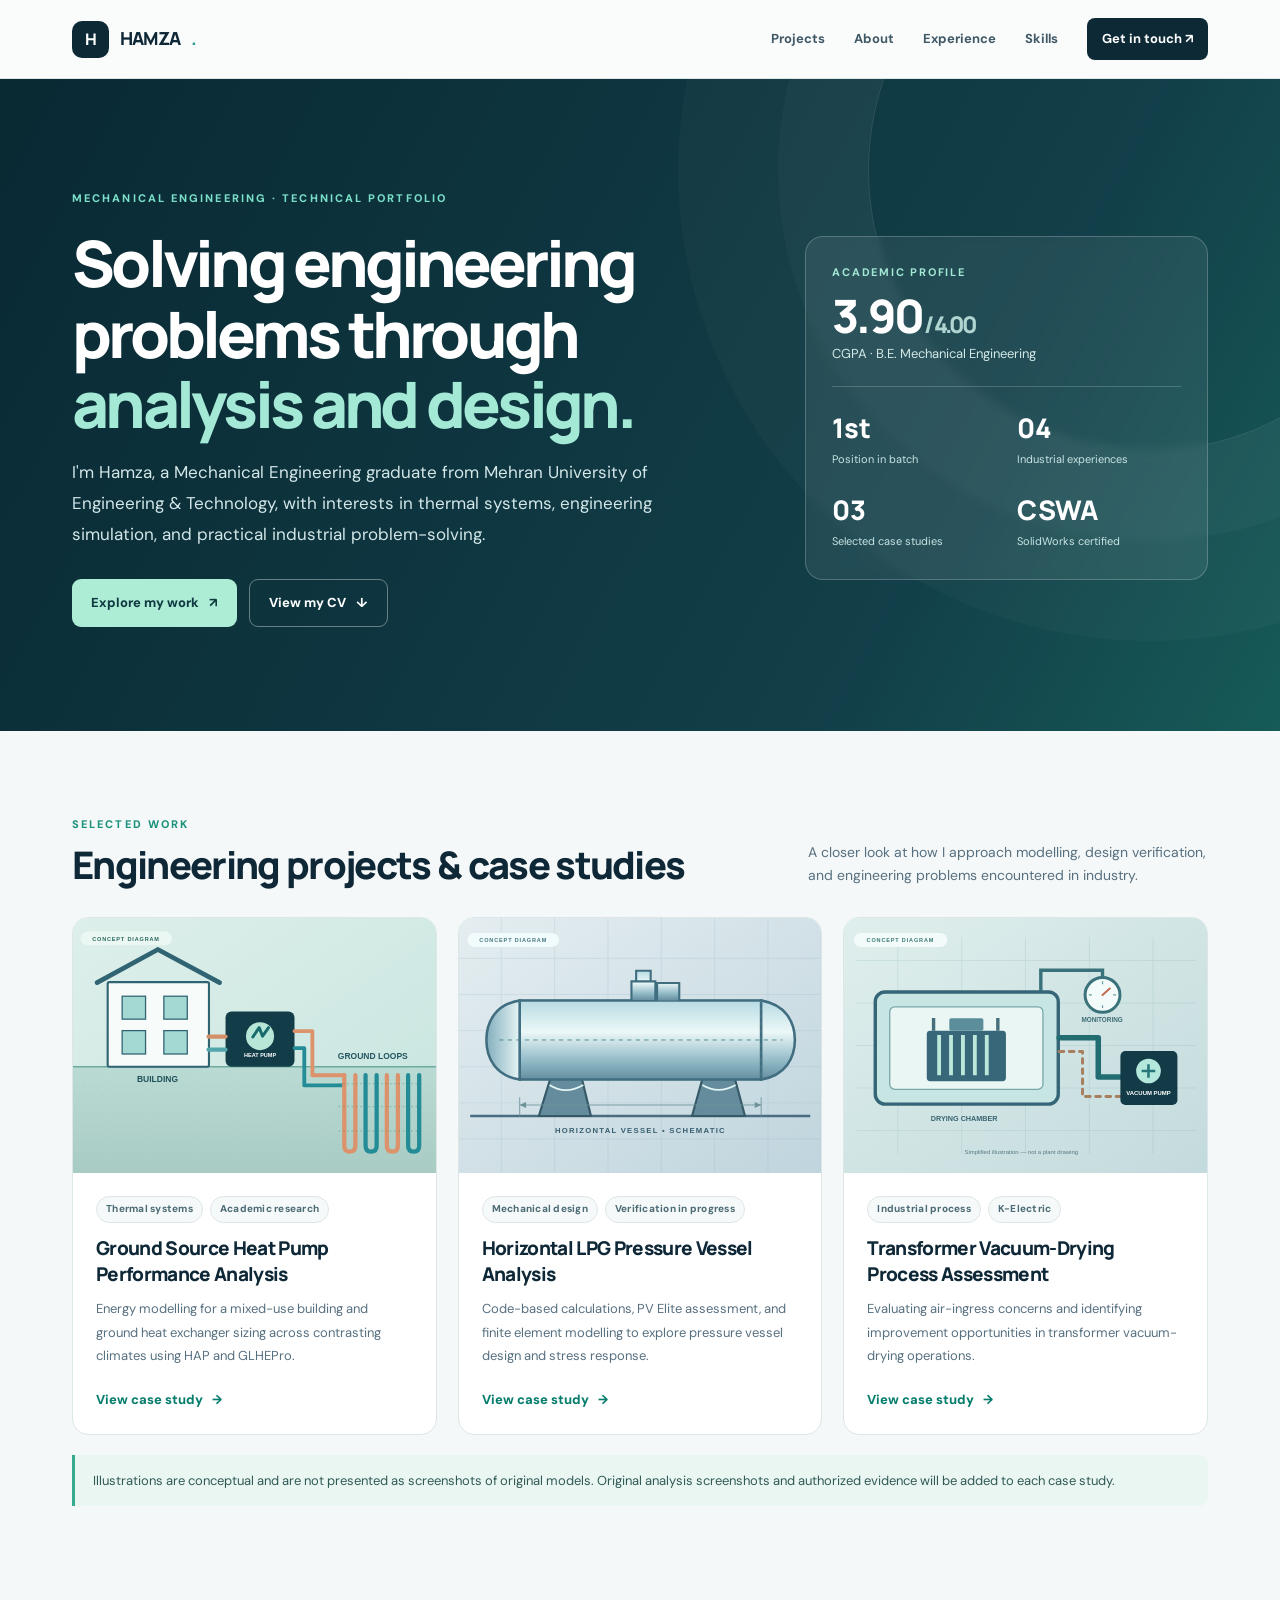
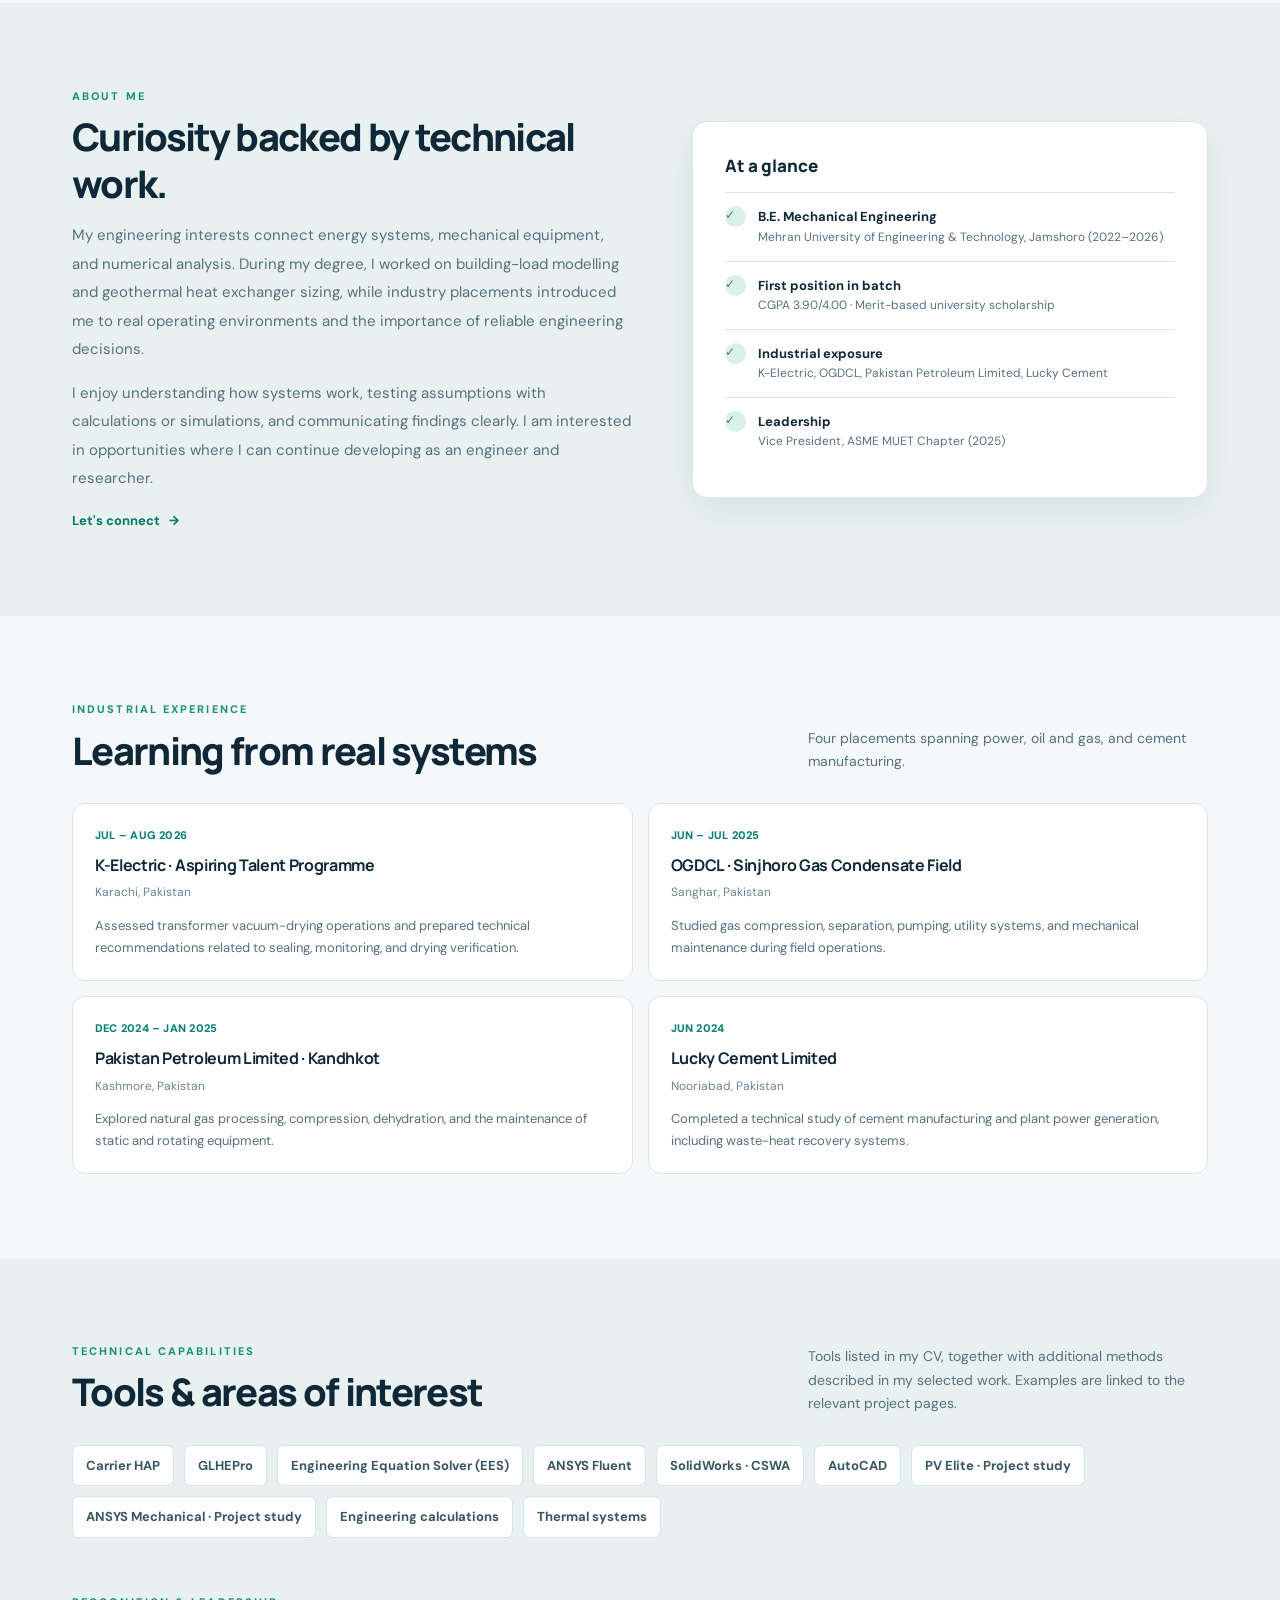
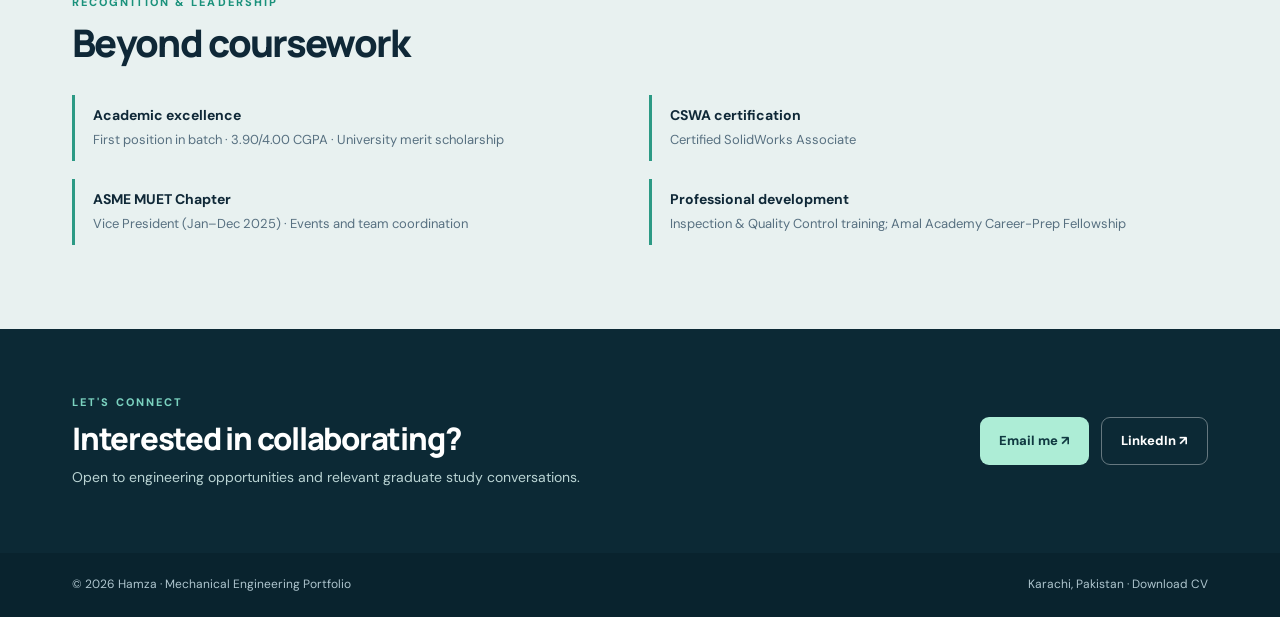
==== index.html @ 76fb3ff7 "Add files via upload" ====
<!doctype html>
<html lang="en">
<head>
<meta charset="utf-8"><meta name="viewport" content="width=device-width,initial-scale=1">
<title>Hamza | Mechanical Engineering Portfolio</title>
<meta name="description" content="Mechanical Engineering portfolio featuring energy systems research, pressure vessel analysis, and industrial problem solving.">
<meta name="theme-color" content="#0c2935"><link rel="icon" type="image/svg+xml" href="assets/favicon.svg"><link rel="stylesheet" href="assets/styles.css"><script defer src="assets/app.js"></script>
</head>
<body>
<a class="sr-only" href="#main">Skip to main content</a>
<header class="nav"><div class="container"><a class="brand" href="index.html" aria-label="Hamza home"><span class="brand-mark">H</span>HAMZA<span style="color:#2d9a8b">.</span></a><button class="menu-toggle" aria-expanded="false" aria-controls="nav-links">Menu</button><nav class="nav-links" id="nav-links" aria-label="Main navigation"><a href="#projects">Projects</a><a href="#about">About</a><a href="#experience">Experience</a><a href="#skills">Skills</a><a class="nav-cta" href="mailto:hamzakhalidshaikh@gmail.com">Get in touch ↗</a></nav></div></header>
<main id="main">
<section class="hero"><div class="container"><div><div class="eyebrow">Mechanical Engineering · Technical Portfolio</div><h1>Solving engineering problems through <span>analysis and design.</span></h1><p class="lede">I'm Hamza, a Mechanical Engineering graduate from Mehran University of Engineering &amp; Technology, with interests in thermal systems, engineering simulation, and practical industrial problem-solving.</p><div class="button-row"><a class="btn btn-light" href="#projects">Explore my work <span aria-hidden="true">↗</span></a><a class="btn btn-outline" href="Hamza-CV.pdf" target="_blank" rel="noopener">View my CV <span aria-hidden="true">↓</span></a></div></div><aside class="hero-panel" aria-label="Academic highlights"><div class="kicker">ACADEMIC PROFILE</div><div class="large">3.90<span style="font-size:23px;color:#b0d5d1"> / 4.00</span></div><div class="small">CGPA · B.E. Mechanical Engineering</div><div class="panel-divider"></div><div class="facts"><div><strong>1st</strong><span>Position in batch</span></div><div><strong>04</strong><span>Industrial experiences</span></div><div><strong>03</strong><span>Selected case studies</span></div><div><strong>CSWA</strong><span>SolidWorks certified</span></div></div></aside></div></section>
<section class="section" id="projects"><div class="container"><div class="section-head"><div><div class="eyebrow">SELECTED WORK</div><h2>Engineering projects &amp; case studies</h2></div><p>A closer look at how I approach modelling, design verification, and engineering problems encountered in industry.</p></div>
<div class="project-grid">
<article class="project-card"><a class="project-image" href="projects/ground-source-heat-pump.html"><img src="assets/gshp-schematic.svg" alt="Conceptual geothermal heat pump system with borehole loops"></a><div class="project-content"><div class="tag-row"><span class="tag">Thermal systems</span><span class="tag">Academic research</span></div><h3>Ground Source Heat Pump Performance Analysis</h3><p>Energy modelling for a mixed-use building and ground heat exchanger sizing across contrasting climates using HAP and GLHEPro.</p><a class="text-link" href="projects/ground-source-heat-pump.html">View case study <span aria-hidden="true">→</span></a></div></article>
<article class="project-card"><a class="project-image" href="projects/lpg-vessel.html"><img src="assets/lpg-schematic.svg" alt="Conceptual horizontal pressure vessel on saddle supports"></a><div class="project-content"><div class="tag-row"><span class="tag">Mechanical design</span><span class="tag">Verification in progress</span></div><h3>Horizontal LPG Pressure Vessel Analysis</h3><p>Code-based calculations, PV Elite assessment, and finite element modelling to explore pressure vessel design and stress response.</p><a class="text-link" href="projects/lpg-vessel.html">View case study <span aria-hidden="true">→</span></a></div></article>
<article class="project-card"><a class="project-image" href="projects/transformer-drying.html"><img src="assets/drying-schematic.svg" alt="Conceptual vacuum-drying system with chamber and pump"></a><div class="project-content"><div class="tag-row"><span class="tag">Industrial process</span><span class="tag">K-Electric</span></div><h3>Transformer Vacuum-Drying Process Assessment</h3><p>Evaluating air-ingress concerns and identifying improvement opportunities in transformer vacuum-drying operations.</p><a class="text-link" href="projects/transformer-drying.html">View case study <span aria-hidden="true">→</span></a></div></article>
</div><p class="note">Illustrations are conceptual and are not presented as screenshots of original models. Original analysis screenshots and authorized evidence will be added to each case study.</p></div></section>
<section class="section band" id="about"><div class="container two-col"><div class="about-copy"><div class="eyebrow">ABOUT ME</div><h2 class="section-title">Curiosity backed by technical work.</h2><p>My engineering interests connect energy systems, mechanical equipment, and numerical analysis. During my degree, I worked on building-load modelling and geothermal heat exchanger sizing, while industry placements introduced me to real operating environments and the importance of reliable engineering decisions.</p><p>I enjoy understanding how systems work, testing assumptions with calculations or simulations, and communicating findings clearly. I am interested in opportunities where I can continue developing as an engineer and researcher.</p><a class="text-link" href="mailto:hamzakhalidshaikh@gmail.com">Let's connect <span aria-hidden="true">→</span></a></div><div class="about-highlight"><h3>At a glance</h3><ul class="quick-list"><li><span class="check-circle">✓</span><div><strong>B.E. Mechanical Engineering</strong><span>Mehran University of Engineering &amp; Technology, Jamshoro (2022–2026)</span></div></li><li><span class="check-circle">✓</span><div><strong>First position in batch</strong><span>CGPA 3.90/4.00 · Merit-based university scholarship</span></div></li><li><span class="check-circle">✓</span><div><strong>Industrial exposure</strong><span>K-Electric, OGDCL, Pakistan Petroleum Limited, Lucky Cement</span></div></li><li><span class="check-circle">✓</span><div><strong>Leadership</strong><span>Vice President, ASME MUET Chapter (2025)</span></div></li></ul></div></div></section>
<section class="section" id="experience"><div class="container"><div class="section-head"><div><div class="eyebrow">INDUSTRIAL EXPERIENCE</div><h2>Learning from real systems</h2></div><p>Four placements spanning power, oil and gas, and cement manufacturing.</p></div><div class="timeline"><article class="exp-item"><div class="date">JUL – AUG 2026</div><h3>K-Electric · Aspiring Talent Programme</h3><p class="location">Karachi, Pakistan</p><p>Assessed transformer vacuum-drying operations and prepared technical recommendations related to sealing, monitoring, and drying verification.</p></article><article class="exp-item"><div class="date">JUN – JUL 2025</div><h3>OGDCL · Sinjhoro Gas Condensate Field</h3><p class="location">Sanghar, Pakistan</p><p>Studied gas compression, separation, pumping, utility systems, and mechanical maintenance during field operations.</p></article><article class="exp-item"><div class="date">DEC 2024 – JAN 2025</div><h3>Pakistan Petroleum Limited · Kandhkot</h3><p class="location">Kashmore, Pakistan</p><p>Explored natural gas processing, compression, dehydration, and the maintenance of static and rotating equipment.</p></article><article class="exp-item"><div class="date">JUN 2024</div><h3>Lucky Cement Limited</h3><p class="location">Nooriabad, Pakistan</p><p>Completed a technical study of cement manufacturing and plant power generation, including waste-heat recovery systems.</p></article></div></div></section>
<section class="section band" id="skills"><div class="container"><div class="section-head"><div><div class="eyebrow">TECHNICAL CAPABILITIES</div><h2>Tools &amp; areas of interest</h2></div><p>Tools listed in my CV, together with additional methods described in my selected work. Examples are linked to the relevant project pages.</p></div><div class="skills-list"><span>Carrier HAP</span><span>GLHEPro</span><span>Engineering Equation Solver (EES)</span><span>ANSYS Fluent</span><span>SolidWorks · CSWA</span><span>AutoCAD</span><span>PV Elite · Project study</span><span>ANSYS Mechanical · Project study</span><span>Engineering calculations</span><span>Thermal systems</span></div><div class="section-head" style="margin-top:55px"><div><div class="eyebrow">RECOGNITION &amp; LEADERSHIP</div><h2>Beyond coursework</h2></div></div><div class="credentials"><div class="credential"><b>Academic excellence</b><span>First position in batch · 3.90/4.00 CGPA · University merit scholarship</span></div><div class="credential"><b>CSWA certification</b><span>Certified SolidWorks Associate</span></div><div class="credential"><b>ASME MUET Chapter</b><span>Vice President (Jan–Dec 2025) · Events and team coordination</span></div><div class="credential"><b>Professional development</b><span>Inspection &amp; Quality Control training; Amal Academy Career-Prep Fellowship</span></div></div></div></section>
</main>
<section class="contact" id="contact"><div class="container"><div><div class="eyebrow" style="color:#7bd2c0">LET'S CONNECT</div><h2>Interested in collaborating?</h2><p>Open to engineering opportunities and relevant graduate study conversations.</p></div><div class="button-row"><a class="btn btn-light" href="mailto:hamzakhalidshaikh@gmail.com">Email me ↗</a><a class="btn btn-outline" target="_blank" rel="noopener noreferrer" href="https://www.linkedin.com/in/engrhamzashaikh/">LinkedIn ↗</a></div></div></section>
<footer class="footer"><div class="container"><span>© <span id="year">2026</span> Hamza · Mechanical Engineering Portfolio</span><span>Karachi, Pakistan · <a href="Hamza-CV.pdf" target="_blank" rel="noopener">Download CV</a></span></div></footer>
</body></html>
---- assets/styles.css ----
@import url('https://fonts.googleapis.com/css2?family=DM+Sans:wght@400;500;600;700&family=Manrope:wght@400;500;600;700;800&display=swap');
:root{--ink:#0f2837;--muted:#577080;--deep:#0c2935;--deep2:#143b4a;--accent:#38ae9c;--accent2:#d6f1e8;--bg:#f5f8f8;--surface:#fff;--line:#dce6e7;--shadow:0 12px 36px rgba(6,33,44,.065)}
*{box-sizing:border-box}html{scroll-behavior:smooth}body{margin:0;background:var(--bg);color:var(--ink);font-family:'DM Sans',Arial,sans-serif;line-height:1.65;font-size:15px}a{color:inherit;text-decoration:none}img{max-width:100%;display:block}button{font:inherit}::selection{background:#b9ece1;color:var(--ink)}
.container{width:min(1136px,calc(100% - 56px));margin-inline:auto}.sr-only{position:absolute;width:1px;height:1px;padding:0;margin:-1px;overflow:hidden;clip:rect(0,0,0,0);white-space:nowrap;border:0}
.nav{position:sticky;top:0;z-index:100;background:rgba(250,252,252,.96);border-bottom:1px solid var(--line);backdrop-filter:blur(16px)}.nav .container{min-height:78px;display:flex;align-items:center;justify-content:space-between;gap:26px}.brand{display:flex;align-items:center;gap:11px;font-weight:800;letter-spacing:-.045em;font-family:Manrope,Arial,sans-serif;font-size:18px;white-space:nowrap}.brand-mark{width:37px;height:37px;background:var(--deep);border-radius:10px;display:grid;place-items:center;color:#fff;letter-spacing:-.07em;font-size:16px}.nav-links{display:flex;align-items:center;gap:29px}.nav-links a:not(.nav-cta){color:#405967;font-size:13px;font-weight:700}.nav-links a:hover,.nav-links a[aria-current=page]{color:#0f806e}.nav-cta{padding:10px 15px;background:var(--deep);border-radius:8px;color:#fff;font-size:13px;font-weight:700}.menu-toggle{display:none;border:1px solid var(--line);border-radius:8px;padding:7px 10px;background:#fff;color:var(--ink)}
.hero{background:linear-gradient(118deg,#092933 0%,#123f49 72%,#165b58 100%);color:white;position:relative;overflow:hidden}.hero:before{content:'';width:560px;height:560px;position:absolute;right:-150px;top:-190px;border:1px solid rgba(255,255,255,.12);border-radius:50%;box-shadow:0 0 0 90px rgba(255,255,255,.028),0 0 0 190px rgba(255,255,255,.023)}.hero .container{position:relative;display:grid;grid-template-columns:1.26fr .74fr;align-items:center;gap:48px;padding-block:110px 104px}.eyebrow{font-size:11px;font-weight:800;letter-spacing:.19em;text-transform:uppercase;color:#1a917b}.hero .eyebrow{color:#7be0c9}.hero h1{font-family:Manrope,Arial,sans-serif;font-weight:800;letter-spacing:-.058em;font-size:clamp(38px,5vw,67px);line-height:1.1;margin:21px 0 18px;max-width:690px}.hero h1 span{color:#a4e9d5}.hero .lede{font-size:17px;line-height:1.8;max-width:610px;color:#d3e7e8;margin:0 0 30px}.button-row{display:flex;gap:12px;flex-wrap:wrap}.btn{display:inline-flex;align-items:center;justify-content:center;gap:10px;min-height:46px;padding:12px 19px;border-radius:9px;font-size:13px;font-weight:800;transition:transform .15s,background .15s}.btn:hover{transform:translateY(-2px)}.btn-light{background:#adedd6;color:#103941}.btn-outline{border:1px solid rgba(255,255,255,.37);color:#fff}.btn-dark{background:var(--deep);color:#fff}.btn-surface{border:1px solid var(--line);background:var(--surface);color:var(--ink)}.hero-panel{border:1px solid rgba(255,255,255,.21);background:rgba(255,255,255,.075);border-radius:18px;padding:26px;backdrop-filter:blur(4px)}.hero-panel .kicker{font-size:11px;color:#a4e9d5;font-weight:700;letter-spacing:.16em}.hero-panel .large{font:800 46px/1.2 Manrope,Arial,sans-serif;letter-spacing:-.065em;padding-top:7px}.hero-panel .small{font-size:13px;color:#d2e8e5}.panel-divider{height:1px;background:rgba(255,255,255,.18);margin:22px 0}.facts{display:grid;grid-template-columns:1fr 1fr;gap:20px}.facts strong{display:block;font:800 27px Manrope,Arial,sans-serif}.facts span{font-size:11px;color:#c8e5e4}
section.section{padding-block:84px}.section-head{display:flex;align-items:end;justify-content:space-between;gap:26px;margin-bottom:30px}.section-head h2,.section-title{font:800 clamp(26px,3vw,38px)/1.22 Manrope,Arial,sans-serif;letter-spacing:-.044em;margin:8px 0 0}.section-head p{max-width:400px;color:var(--muted);margin:0;font-size:14px}.section-head p a{color:#087c70;font-weight:800}.project-grid{display:grid;grid-template-columns:repeat(3,1fr);gap:21px}.project-card{border:1px solid var(--line);border-radius:16px;overflow:hidden;background:#fff;display:flex;flex-direction:column;transition:box-shadow .2s,transform .2s}.project-card:hover{box-shadow:var(--shadow);transform:translateY(-4px)}.project-image{background:#e5f0ef;aspect-ratio:1.42;overflow:hidden}.project-image img{height:100%;width:100%;object-fit:cover}.project-content{padding:23px;display:flex;flex-direction:column;flex:1}.tag-row{display:flex;gap:7px;flex-wrap:wrap;margin-bottom:13px}.tag{border:1px solid #dce6e7;color:#4c6c75;background:#f6f9f9;border-radius:99px;font-size:10px;font-weight:800;padding:4px 9px;letter-spacing:.025em}.project-card h3{font:800 19px/1.35 Manrope,Arial,sans-serif;letter-spacing:-.035em;margin:0 0 10px}.project-card p{margin:0 0 22px;color:var(--muted);font-size:13px;line-height:1.8;flex:1}.text-link{font-size:13px;color:#067d6c;font-weight:800;display:inline-flex;gap:9px;align-items:center}.text-link:hover{text-decoration:underline}.note{background:#eaf6f1;border-left:3px solid #36ab90;padding:15px 18px;font-size:13px;color:#315a57;border-radius:0 9px 9px 0;margin-top:20px}
.two-col{display:grid;grid-template-columns:1.04fr .96fr;gap:60px;align-items:center}.about-copy p{color:var(--muted);font-size:15px;line-height:1.9}.about-highlight{padding:32px;background:var(--surface);border:1px solid var(--line);border-radius:15px;box-shadow:var(--shadow)}.about-highlight h3{font:800 17px Manrope;margin:0 0 15px}.quick-list{padding:0;margin:0;list-style:none}.quick-list li{display:flex;align-items:flex-start;gap:12px;padding:13px 0;border-top:1px solid var(--line);font-size:13px}.check-circle{width:21px;height:21px;display:grid;place-items:center;border-radius:50%;background:#d9f1e7;color:#006d62;font-size:12px;flex:none}.quick-list strong{display:block}.quick-list span{display:block;color:var(--muted);font-size:12px}
.timeline{display:grid;grid-template-columns:1fr 1fr;gap:15px}.exp-item{background:#fff;border:1px solid var(--line);border-radius:13px;padding:22px}.exp-item .date{font-size:11px;font-weight:800;color:#087f6f;letter-spacing:.02em}.exp-item h3{font-size:16px;margin:8px 0 5px;letter-spacing:-.02em;font-family:Manrope}.exp-item .location{font-size:12px;color:#6e8390;margin:0 0 12px}.exp-item p:last-child{font-size:13px;color:var(--muted);margin:0}.skills-list{display:flex;flex-wrap:wrap;gap:10px}.skills-list span{font-size:13px;font-weight:700;color:#385664;border:1px solid #d6e5e7;background:#fff;padding:9px 13px;border-radius:7px}.credentials{display:grid;grid-template-columns:1fr 1fr;gap:18px}.credential{border-left:3px solid #2c9a85;padding:9px 18px}.credential b{display:block;font-size:14px}.credential span{font-size:13px;color:var(--muted)}.band{background:#e8f1f0}.contact{padding:64px 0;background:var(--deep);color:white}.contact .container{display:flex;align-items:center;justify-content:space-between;gap:25px}.contact h2{font:800 31px/1.25 Manrope;letter-spacing:-.04em;margin:8px 0}.contact p{color:#bad4d4;margin:0;font-size:14px}.footer{background:#09232e;color:#aec5ce;padding:22px 0;font-size:12px}.footer .container{display:flex;justify-content:space-between;gap:12px}.footer a:hover{color:#fff}
.page-hero{background:var(--deep);color:#fff;padding:62px 0 70px}.breadcrumbs{display:flex;align-items:center;gap:8px;color:#b1d1d0;font-size:12px;font-weight:700}.breadcrumbs a:hover{text-decoration:underline}.page-hero h1{font:800 clamp(32px,4vw,52px)/1.16 Manrope;letter-spacing:-.053em;max-width:900px;margin:19px 0 13px}.page-hero p{max-width:740px;color:#c2dcdc;font-size:16px}.meta{display:flex;gap:9px;flex-wrap:wrap;margin-top:24px}.meta span{border:1px solid rgba(255,255,255,.24);padding:7px 12px;border-radius:99px;font-size:11px;color:#d8eeeb;font-weight:700}.case-layout{display:grid;grid-template-columns:minmax(0,1fr) 280px;gap:44px;padding-block:65px}.case-main h2{font:800 24px Manrope;letter-spacing:-.035em;margin:42px 0 14px}.case-main h2:first-of-type{margin-top:0}.case-main p{color:#506d7a;line-height:1.85;margin:0 0 15px}.case-main li{padding-bottom:7px;color:#506d7a}.case-main ul,.case-main ol{padding-left:21px}.case-side{align-self:start;position:sticky;top:105px;background:white;border-radius:13px;border:1px solid var(--line);padding:22px}.case-side h3{font:800 16px Manrope;margin:0 0 9px}.case-side dt{font-size:10px;text-transform:uppercase;font-weight:800;color:#7b9099;letter-spacing:.12em;margin-top:15px}.case-side dd{margin:4px 0 0;font-size:13px;line-height:1.5;color:#254658}.case-hero-img{width:100%;background:#dbecea;border-radius:13px;overflow:hidden;margin:28px 0 7px;border:1px solid var(--line)}.case-hero-img img{width:100%;max-height:410px;object-fit:cover}.caption{font-size:11px;color:#81949b}.steps{counter-reset:step;display:grid;gap:12px}.step{display:flex;gap:15px;align-items:start;border:1px solid var(--line);border-radius:11px;padding:16px;background:#fff}.step:before{counter-increment:step;content:counter(step,decimal-leading-zero);flex:none;color:#008678;font:800 15px Manrope}.step b{display:block;font-size:14px;margin-bottom:2px}.step span{color:var(--muted);font-size:13px}.evidence-grid{display:grid;grid-template-columns:1fr 1fr;gap:14px}.evidence-slot{background:repeating-linear-gradient(45deg,#f5f9f9,#f5f9f9 12px,#f0f5f5 12px,#f0f5f5 24px);border:1px dashed #b5c7ca;border-radius:10px;min-height:170px;display:flex;flex-direction:column;align-items:center;justify-content:center;text-align:center;padding:17px}.evidence-slot .symbol{font-size:26px;color:#4a968e;font-weight:800}.evidence-slot b{font-size:13px;margin:7px 0 3px}.evidence-slot span{color:#798f98;font-size:11px;max-width:230px}.next-card{margin-top:40px;border:1px solid var(--line);border-radius:13px;padding:22px;background:#fff;display:flex;justify-content:space-between;align-items:center;gap:12px}.next-card span{font-size:12px;color:var(--muted)}.next-card strong{display:block;margin-top:4px}.detail-note{border-left:3px solid #58b99d;padding:14px 17px;background:#eef8f4;font-size:13px;color:#41655d;margin:20px 0;border-radius:0 8px 8px 0}
@media(max-width:900px){.project-grid{grid-template-columns:1fr 1fr}.hero .container{grid-template-columns:1fr;padding-block:76px}.hero-panel{max-width:560px}.two-col{gap:30px}.case-layout{grid-template-columns:1fr}.case-side{position:static;order:-1}.contact .container{align-items:start;flex-direction:column}}
@media(max-width:680px){.container{width:min(100% - 32px,1136px)}.nav .container{min-height:64px}.menu-toggle{display:block}.nav-links{display:none;position:absolute;left:0;right:0;top:64px;background:#fff;flex-direction:column;align-items:stretch;padding:18px 20px 22px;gap:17px;border-bottom:1px solid var(--line)}.nav-links.open{display:flex}.nav-links .nav-cta{text-align:center}.hero .container{padding-block:63px}.hero h1{font-size:39px}.hero .lede{font-size:15px}section.section{padding-block:55px}.section-head{display:block}.section-head p{margin-top:10px}.project-grid,.timeline,.two-col,.credentials,.evidence-grid{grid-template-columns:1fr}.project-image{aspect-ratio:1.75}.two-col{gap:25px}.about-highlight{padding:24px}.facts{gap:15px}.footer .container{display:block}.footer .container span{display:block;margin-bottom:5px}.page-hero{padding:43px 0 47px}.page-hero h1{font-size:34px}.case-layout{padding-block:34px;gap:23px}.next-card{align-items:start;flex-direction:column}}
@media(prefers-reduced-motion:reduce){html{scroll-behavior:auto}*,*:before,*:after{transition:none!important}}
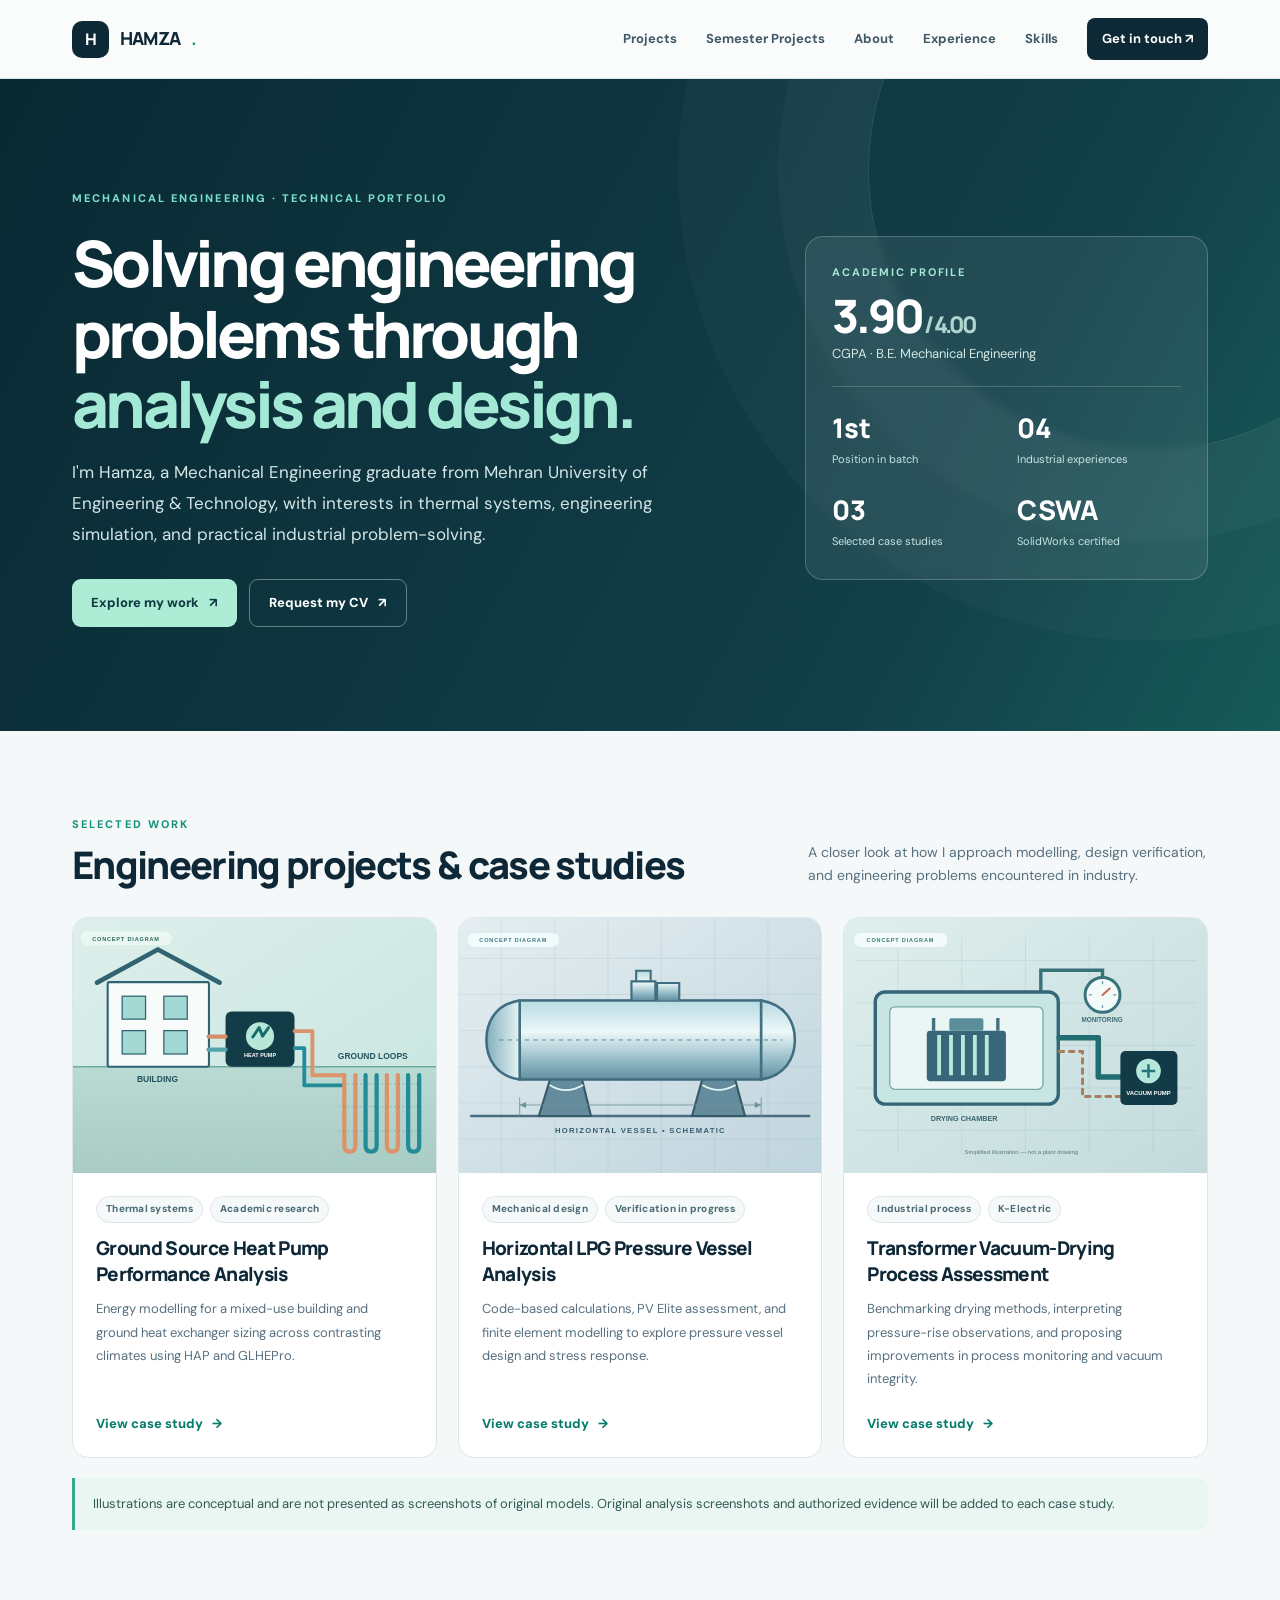
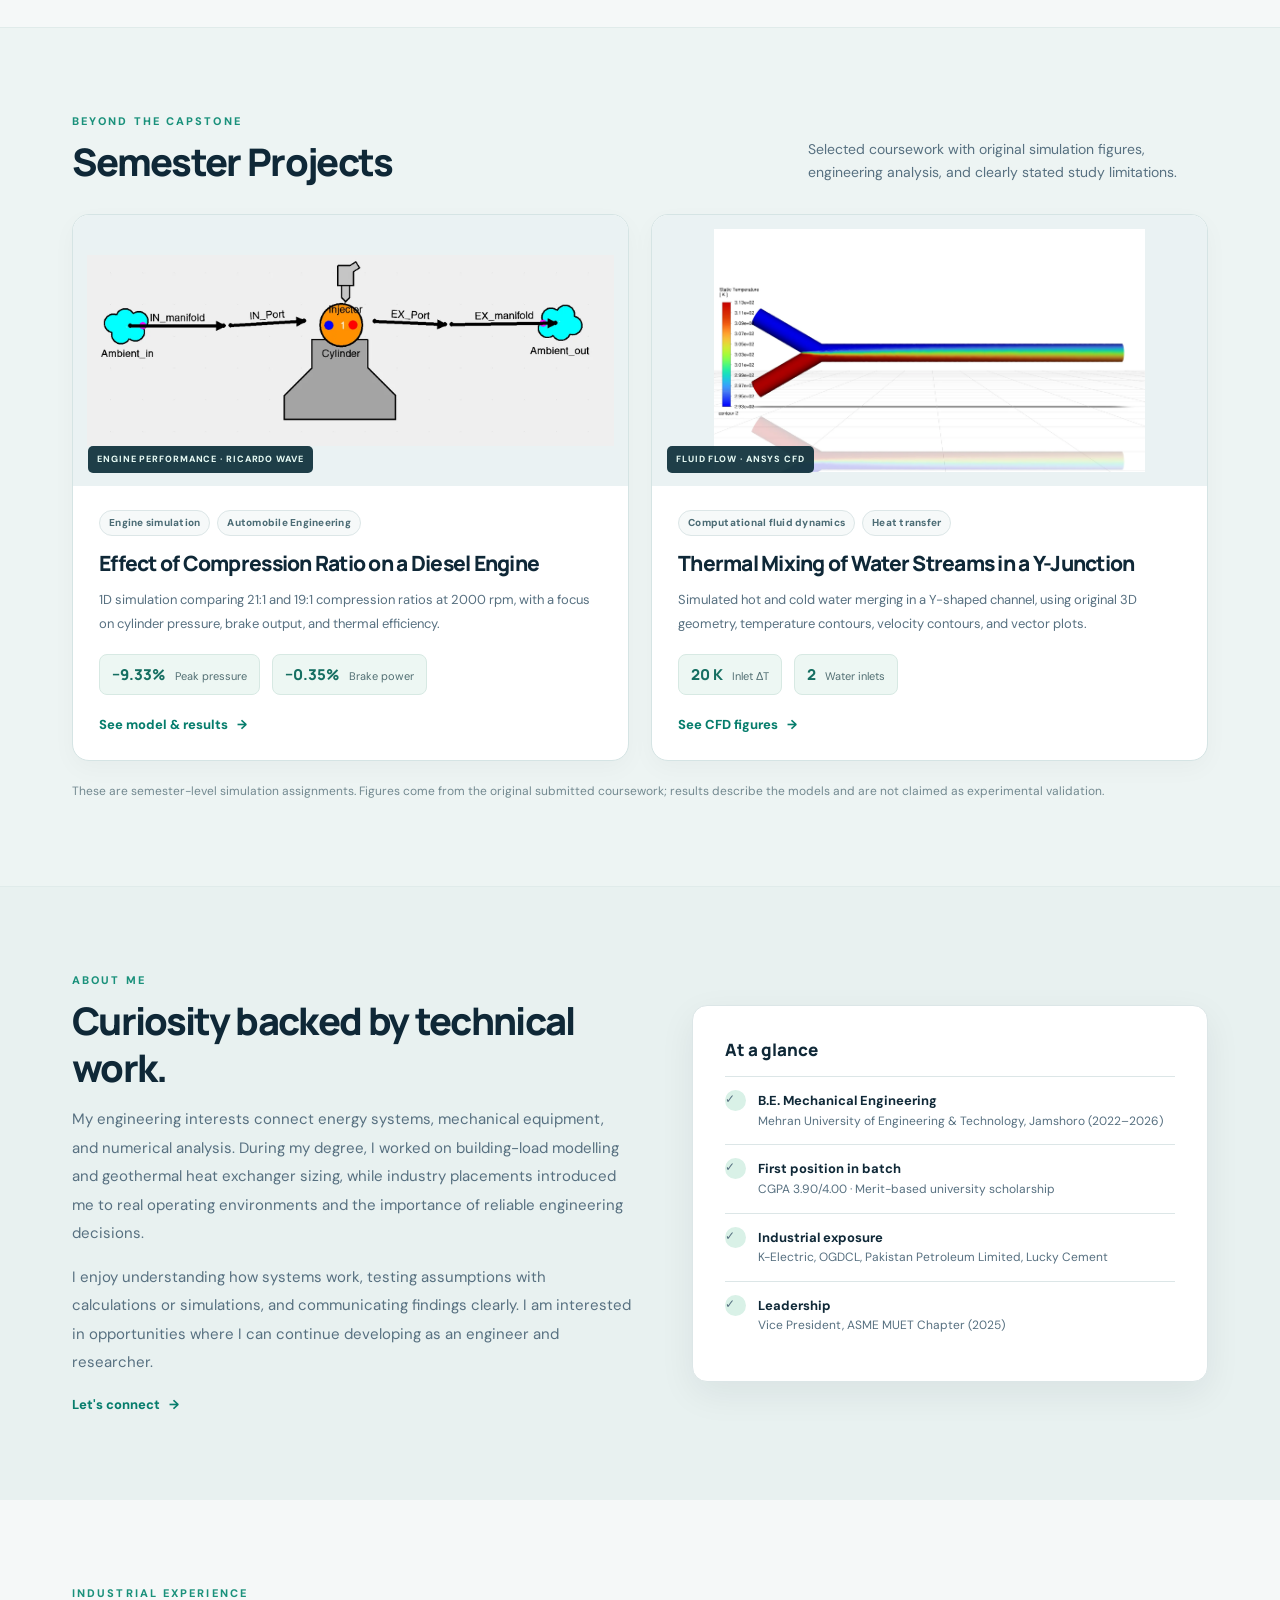
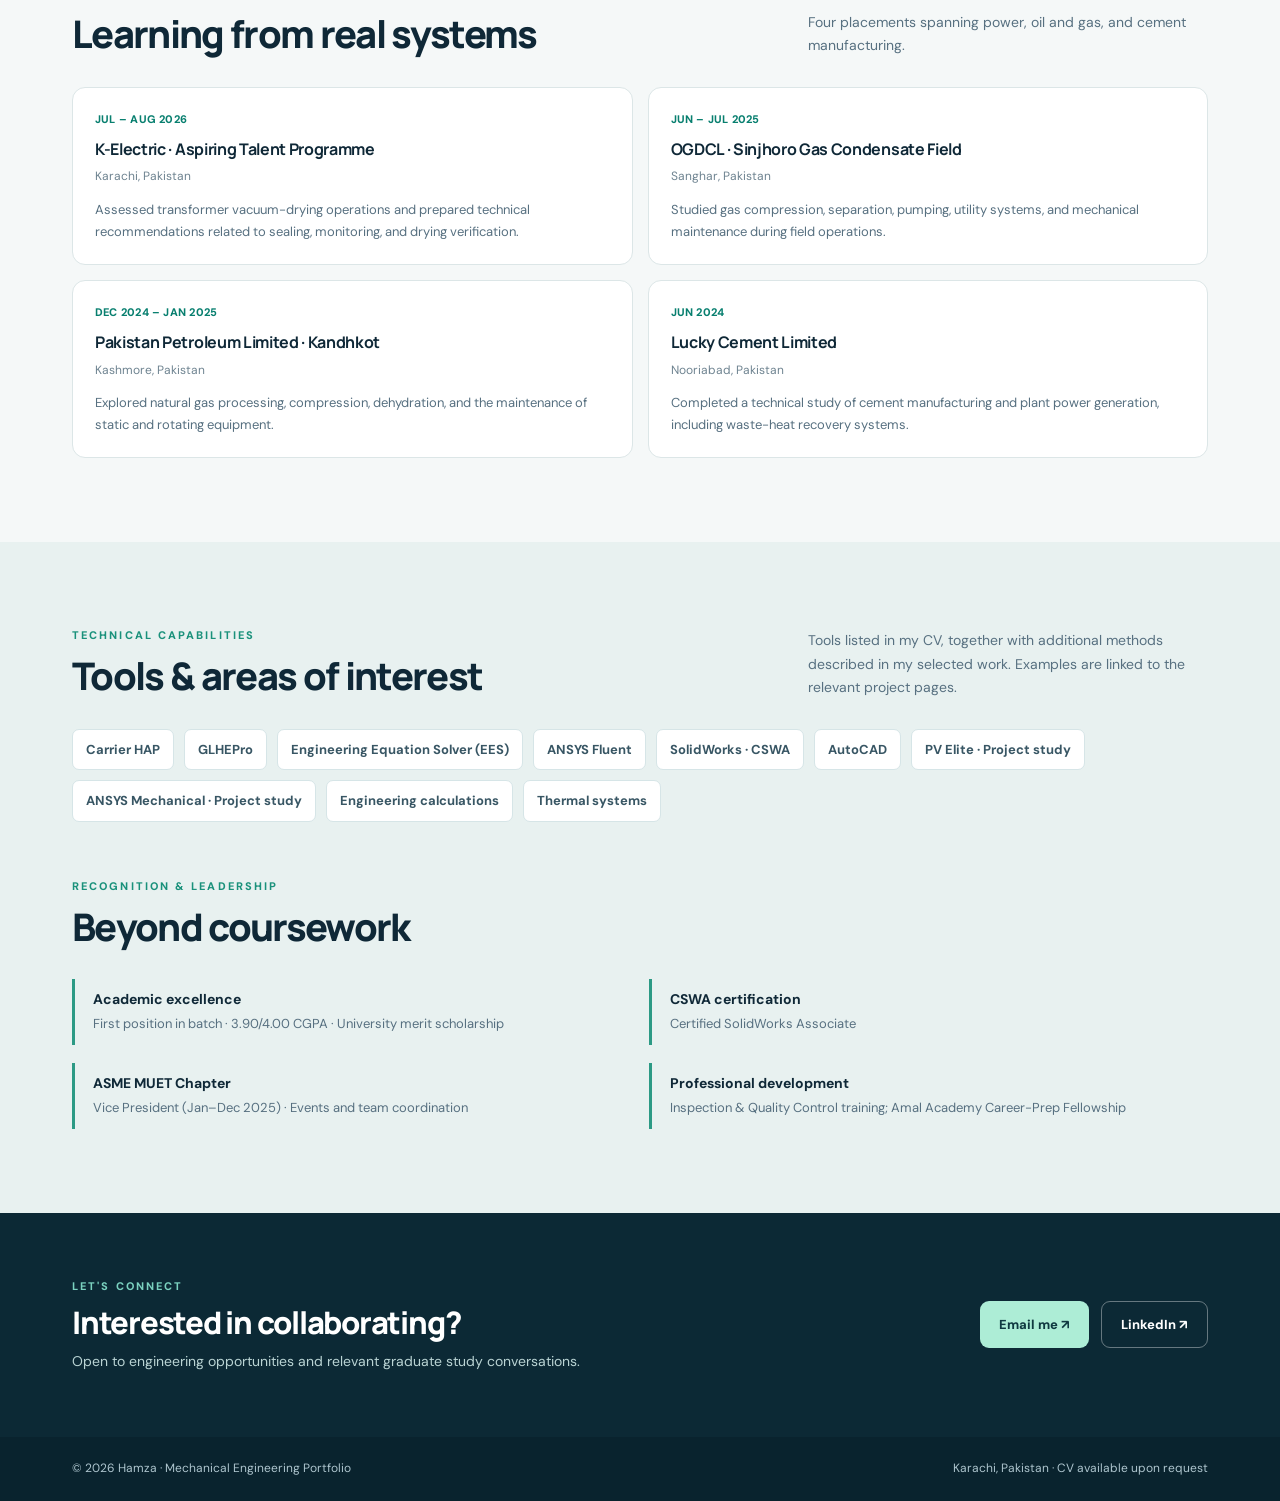
==== commit d768ecd4: "Add files via upload" ====
--- a/index.html
+++ b/index.html
@@ -8,19 +8,53 @@
 </head>
 <body>
 <a class="sr-only" href="#main">Skip to main content</a>
-<header class="nav"><div class="container"><a class="brand" href="index.html" aria-label="Hamza home"><span class="brand-mark">H</span>HAMZA<span style="color:#2d9a8b">.</span></a><button class="menu-toggle" aria-expanded="false" aria-controls="nav-links">Menu</button><nav class="nav-links" id="nav-links" aria-label="Main navigation"><a href="#projects">Projects</a><a href="#about">About</a><a href="#experience">Experience</a><a href="#skills">Skills</a><a class="nav-cta" href="mailto:hamzakhalidshaikh@gmail.com">Get in touch ↗</a></nav></div></header>
+<header class="nav"><div class="container"><a class="brand" href="index.html" aria-label="Hamza home"><span class="brand-mark">H</span>HAMZA<span style="color:#2d9a8b">.</span></a><button class="menu-toggle" aria-expanded="false" aria-controls="nav-links">Menu</button><nav class="nav-links" id="nav-links" aria-label="Main navigation"><a href="#projects">Projects</a><a href="#semester-projects">Semester Projects</a><a href="#about">About</a><a href="#experience">Experience</a><a href="#skills">Skills</a><a class="nav-cta" href="mailto:hamzakhalidshaikh@gmail.com">Get in touch ↗</a></nav></div></header>
 <main id="main">
-<section class="hero"><div class="container"><div><div class="eyebrow">Mechanical Engineering · Technical Portfolio</div><h1>Solving engineering problems through <span>analysis and design.</span></h1><p class="lede">I'm Hamza, a Mechanical Engineering graduate from Mehran University of Engineering &amp; Technology, with interests in thermal systems, engineering simulation, and practical industrial problem-solving.</p><div class="button-row"><a class="btn btn-light" href="#projects">Explore my work <span aria-hidden="true">↗</span></a><a class="btn btn-outline" href="Hamza-CV.pdf" target="_blank" rel="noopener">View my CV <span aria-hidden="true">↓</span></a></div></div><aside class="hero-panel" aria-label="Academic highlights"><div class="kicker">ACADEMIC PROFILE</div><div class="large">3.90<span style="font-size:23px;color:#b0d5d1"> / 4.00</span></div><div class="small">CGPA · B.E. Mechanical Engineering</div><div class="panel-divider"></div><div class="facts"><div><strong>1st</strong><span>Position in batch</span></div><div><strong>04</strong><span>Industrial experiences</span></div><div><strong>03</strong><span>Selected case studies</span></div><div><strong>CSWA</strong><span>SolidWorks certified</span></div></div></aside></div></section>
+<section class="hero"><div class="container"><div><div class="eyebrow">Mechanical Engineering · Technical Portfolio</div><h1>Solving engineering problems through <span>analysis and design.</span></h1><p class="lede">I'm Hamza, a Mechanical Engineering graduate from Mehran University of Engineering &amp; Technology, with interests in thermal systems, engineering simulation, and practical industrial problem-solving.</p><div class="button-row"><a class="btn btn-light" href="#projects">Explore my work <span aria-hidden="true">↗</span></a><a class="btn btn-outline" href="mailto:hamzakhalidshaikh@gmail.com?subject=CV%20request" >Request my CV <span aria-hidden="true">↗</span></a></div></div><aside class="hero-panel" aria-label="Academic highlights"><div class="kicker">ACADEMIC PROFILE</div><div class="large">3.90<span style="font-size:23px;color:#b0d5d1"> / 4.00</span></div><div class="small">CGPA · B.E. Mechanical Engineering</div><div class="panel-divider"></div><div class="facts"><div><strong>1st</strong><span>Position in batch</span></div><div><strong>04</strong><span>Industrial experiences</span></div><div><strong>03</strong><span>Selected case studies</span></div><div><strong>CSWA</strong><span>SolidWorks certified</span></div></div></aside></div></section>
 <section class="section" id="projects"><div class="container"><div class="section-head"><div><div class="eyebrow">SELECTED WORK</div><h2>Engineering projects &amp; case studies</h2></div><p>A closer look at how I approach modelling, design verification, and engineering problems encountered in industry.</p></div>
 <div class="project-grid">
 <article class="project-card"><a class="project-image" href="projects/ground-source-heat-pump.html"><img src="assets/gshp-schematic.svg" alt="Conceptual geothermal heat pump system with borehole loops"></a><div class="project-content"><div class="tag-row"><span class="tag">Thermal systems</span><span class="tag">Academic research</span></div><h3>Ground Source Heat Pump Performance Analysis</h3><p>Energy modelling for a mixed-use building and ground heat exchanger sizing across contrasting climates using HAP and GLHEPro.</p><a class="text-link" href="projects/ground-source-heat-pump.html">View case study <span aria-hidden="true">→</span></a></div></article>
 <article class="project-card"><a class="project-image" href="projects/lpg-vessel.html"><img src="assets/lpg-schematic.svg" alt="Conceptual horizontal pressure vessel on saddle supports"></a><div class="project-content"><div class="tag-row"><span class="tag">Mechanical design</span><span class="tag">Verification in progress</span></div><h3>Horizontal LPG Pressure Vessel Analysis</h3><p>Code-based calculations, PV Elite assessment, and finite element modelling to explore pressure vessel design and stress response.</p><a class="text-link" href="projects/lpg-vessel.html">View case study <span aria-hidden="true">→</span></a></div></article>
-<article class="project-card"><a class="project-image" href="projects/transformer-drying.html"><img src="assets/drying-schematic.svg" alt="Conceptual vacuum-drying system with chamber and pump"></a><div class="project-content"><div class="tag-row"><span class="tag">Industrial process</span><span class="tag">K-Electric</span></div><h3>Transformer Vacuum-Drying Process Assessment</h3><p>Evaluating air-ingress concerns and identifying improvement opportunities in transformer vacuum-drying operations.</p><a class="text-link" href="projects/transformer-drying.html">View case study <span aria-hidden="true">→</span></a></div></article>
+<article class="project-card"><a class="project-image" href="projects/transformer-drying.html"><img src="assets/drying-schematic.svg" alt="Conceptual vacuum-drying system with chamber and pump"></a><div class="project-content"><div class="tag-row"><span class="tag">Industrial process</span><span class="tag">K-Electric</span></div><h3>Transformer Vacuum-Drying Process Assessment</h3><p>Benchmarking drying methods, interpreting pressure-rise observations, and proposing improvements in process monitoring and vacuum integrity.</p><a class="text-link" href="projects/transformer-drying.html">View case study <span aria-hidden="true">→</span></a></div></article>
 </div><p class="note">Illustrations are conceptual and are not presented as screenshots of original models. Original analysis screenshots and authorized evidence will be added to each case study.</p></div></section>
+
+<section class="section semester-section" id="semester-projects" aria-labelledby="semester-heading">
+  <div class="container">
+    <div class="section-head"><div><div class="eyebrow">BEYOND THE CAPSTONE</div><h2 id="semester-heading">Semester Projects</h2></div>
+    <p>Selected coursework with original simulation figures, engineering analysis, and clearly stated study limitations.</p></div>
+    <div class="semester-grid">
+      <article class="semester-card">
+        <a class="semester-visual" href="projects/diesel-engine-compression-ratio.html" aria-label="Explore diesel engine compression ratio analysis">
+          <img src="assets/diesel-wave-network.webp" alt="Original Ricardo WAVE intake, cylinder, and exhaust model from the semester report" loading="lazy">
+          <span class="semester-visual-label">ENGINE PERFORMANCE · RICARDO WAVE</span>
+        </a>
+        <div class="semester-body"><div class="tag-row"><span class="tag">Engine simulation</span><span class="tag">Automobile Engineering</span></div>
+          <h3>Effect of Compression Ratio on a Diesel Engine</h3>
+          <p>1D simulation comparing 21:1 and 19:1 compression ratios at 2000 rpm, with a focus on cylinder pressure, brake output, and thermal efficiency.</p>
+          <div class="semester-metrics"><span><strong>−9.33%</strong> Peak pressure</span><span><strong>−0.35%</strong> Brake power</span></div>
+          <a class="text-link" href="projects/diesel-engine-compression-ratio.html">See model &amp; results <span aria-hidden="true">→</span></a>
+        </div>
+      </article>
+      <article class="semester-card">
+        <a class="semester-visual" href="projects/cfd-thermal-mixing.html" aria-label="Explore CFD thermal mixing study">
+          <img src="assets/cfd-temperature.webp" alt="Original simulated static temperature contour at a Y-junction of two water streams" loading="lazy">
+          <span class="semester-visual-label">FLUID FLOW · ANSYS CFD</span>
+        </a>
+        <div class="semester-body"><div class="tag-row"><span class="tag">Computational fluid dynamics</span><span class="tag">Heat transfer</span></div>
+          <h3>Thermal Mixing of Water Streams in a Y-Junction</h3>
+          <p>Simulated hot and cold water merging in a Y-shaped channel, using original 3D geometry, temperature contours, velocity contours, and vector plots.</p>
+          <div class="semester-metrics"><span><strong>20 K</strong> Inlet ΔT</span><span><strong>2</strong> Water inlets</span></div>
+          <a class="text-link" href="projects/cfd-thermal-mixing.html">See CFD figures <span aria-hidden="true">→</span></a>
+        </div>
+      </article>
+    </div>
+    <p class="semester-footnote">These are semester-level simulation assignments. Figures come from the original submitted coursework; results describe the models and are not claimed as experimental validation.</p>
+  </div>
+</section>
 <section class="section band" id="about"><div class="container two-col"><div class="about-copy"><div class="eyebrow">ABOUT ME</div><h2 class="section-title">Curiosity backed by technical work.</h2><p>My engineering interests connect energy systems, mechanical equipment, and numerical analysis. During my degree, I worked on building-load modelling and geothermal heat exchanger sizing, while industry placements introduced me to real operating environments and the importance of reliable engineering decisions.</p><p>I enjoy understanding how systems work, testing assumptions with calculations or simulations, and communicating findings clearly. I am interested in opportunities where I can continue developing as an engineer and researcher.</p><a class="text-link" href="mailto:hamzakhalidshaikh@gmail.com">Let's connect <span aria-hidden="true">→</span></a></div><div class="about-highlight"><h3>At a glance</h3><ul class="quick-list"><li><span class="check-circle">✓</span><div><strong>B.E. Mechanical Engineering</strong><span>Mehran University of Engineering &amp; Technology, Jamshoro (2022–2026)</span></div></li><li><span class="check-circle">✓</span><div><strong>First position in batch</strong><span>CGPA 3.90/4.00 · Merit-based university scholarship</span></div></li><li><span class="check-circle">✓</span><div><strong>Industrial exposure</strong><span>K-Electric, OGDCL, Pakistan Petroleum Limited, Lucky Cement</span></div></li><li><span class="check-circle">✓</span><div><strong>Leadership</strong><span>Vice President, ASME MUET Chapter (2025)</span></div></li></ul></div></div></section>
 <section class="section" id="experience"><div class="container"><div class="section-head"><div><div class="eyebrow">INDUSTRIAL EXPERIENCE</div><h2>Learning from real systems</h2></div><p>Four placements spanning power, oil and gas, and cement manufacturing.</p></div><div class="timeline"><article class="exp-item"><div class="date">JUL – AUG 2026</div><h3>K-Electric · Aspiring Talent Programme</h3><p class="location">Karachi, Pakistan</p><p>Assessed transformer vacuum-drying operations and prepared technical recommendations related to sealing, monitoring, and drying verification.</p></article><article class="exp-item"><div class="date">JUN – JUL 2025</div><h3>OGDCL · Sinjhoro Gas Condensate Field</h3><p class="location">Sanghar, Pakistan</p><p>Studied gas compression, separation, pumping, utility systems, and mechanical maintenance during field operations.</p></article><article class="exp-item"><div class="date">DEC 2024 – JAN 2025</div><h3>Pakistan Petroleum Limited · Kandhkot</h3><p class="location">Kashmore, Pakistan</p><p>Explored natural gas processing, compression, dehydration, and the maintenance of static and rotating equipment.</p></article><article class="exp-item"><div class="date">JUN 2024</div><h3>Lucky Cement Limited</h3><p class="location">Nooriabad, Pakistan</p><p>Completed a technical study of cement manufacturing and plant power generation, including waste-heat recovery systems.</p></article></div></div></section>
 <section class="section band" id="skills"><div class="container"><div class="section-head"><div><div class="eyebrow">TECHNICAL CAPABILITIES</div><h2>Tools &amp; areas of interest</h2></div><p>Tools listed in my CV, together with additional methods described in my selected work. Examples are linked to the relevant project pages.</p></div><div class="skills-list"><span>Carrier HAP</span><span>GLHEPro</span><span>Engineering Equation Solver (EES)</span><span>ANSYS Fluent</span><span>SolidWorks · CSWA</span><span>AutoCAD</span><span>PV Elite · Project study</span><span>ANSYS Mechanical · Project study</span><span>Engineering calculations</span><span>Thermal systems</span></div><div class="section-head" style="margin-top:55px"><div><div class="eyebrow">RECOGNITION &amp; LEADERSHIP</div><h2>Beyond coursework</h2></div></div><div class="credentials"><div class="credential"><b>Academic excellence</b><span>First position in batch · 3.90/4.00 CGPA · University merit scholarship</span></div><div class="credential"><b>CSWA certification</b><span>Certified SolidWorks Associate</span></div><div class="credential"><b>ASME MUET Chapter</b><span>Vice President (Jan–Dec 2025) · Events and team coordination</span></div><div class="credential"><b>Professional development</b><span>Inspection &amp; Quality Control training; Amal Academy Career-Prep Fellowship</span></div></div></div></section>
 </main>
 <section class="contact" id="contact"><div class="container"><div><div class="eyebrow" style="color:#7bd2c0">LET'S CONNECT</div><h2>Interested in collaborating?</h2><p>Open to engineering opportunities and relevant graduate study conversations.</p></div><div class="button-row"><a class="btn btn-light" href="mailto:hamzakhalidshaikh@gmail.com">Email me ↗</a><a class="btn btn-outline" target="_blank" rel="noopener noreferrer" href="https://www.linkedin.com/in/engrhamzashaikh/">LinkedIn ↗</a></div></div></section>
-<footer class="footer"><div class="container"><span>© <span id="year">2026</span> Hamza · Mechanical Engineering Portfolio</span><span>Karachi, Pakistan · <a href="Hamza-CV.pdf" target="_blank" rel="noopener">Download CV</a></span></div></footer>
+<footer class="footer"><div class="container"><span>© <span id="year">2026</span> Hamza · Mechanical Engineering Portfolio</span><span>Karachi, Pakistan · <a href="mailto:hamzakhalidshaikh@gmail.com?subject=CV%20request">CV available upon request</a></span></div></footer>
 </body></html>
--- a/assets/styles.css
+++ b/assets/styles.css
@@ -11,3 +11,41 @@
 @media(max-width:900px){.project-grid{grid-template-columns:1fr 1fr}.hero .container{grid-template-columns:1fr;padding-block:76px}.hero-panel{max-width:560px}.two-col{gap:30px}.case-layout{grid-template-columns:1fr}.case-side{position:static;order:-1}.contact .container{align-items:start;flex-direction:column}}
 @media(max-width:680px){.container{width:min(100% - 32px,1136px)}.nav .container{min-height:64px}.menu-toggle{display:block}.nav-links{display:none;position:absolute;left:0;right:0;top:64px;background:#fff;flex-direction:column;align-items:stretch;padding:18px 20px 22px;gap:17px;border-bottom:1px solid var(--line)}.nav-links.open{display:flex}.nav-links .nav-cta{text-align:center}.hero .container{padding-block:63px}.hero h1{font-size:39px}.hero .lede{font-size:15px}section.section{padding-block:55px}.section-head{display:block}.section-head p{margin-top:10px}.project-grid,.timeline,.two-col,.credentials,.evidence-grid{grid-template-columns:1fr}.project-image{aspect-ratio:1.75}.two-col{gap:25px}.about-highlight{padding:24px}.facts{gap:15px}.footer .container{display:block}.footer .container span{display:block;margin-bottom:5px}.page-hero{padding:43px 0 47px}.page-hero h1{font-size:34px}.case-layout{padding-block:34px;gap:23px}.next-card{align-items:start;flex-direction:column}}
 @media(prefers-reduced-motion:reduce){html{scroll-behavior:auto}*,*:before,*:after{transition:none!important}}
+
+/* Semester Projects section and original simulation figures */
+.semester-section{background:#edf4f3;border-block:1px solid #e0ebea}
+.semester-grid{display:grid;grid-template-columns:repeat(2,minmax(0,1fr));gap:22px}
+.semester-card{min-width:0;border:1px solid #d5e4e4;background:#fff;border-radius:17px;overflow:hidden;display:flex;flex-direction:column;box-shadow:0 8px 25px rgba(6,33,44,.03);transition:transform .2s,box-shadow .2s}
+.semester-card:hover{transform:translateY(-3px);box-shadow:var(--shadow)}
+.semester-visual{position:relative;aspect-ratio:2.05;display:flex;align-items:center;justify-content:center;overflow:hidden;background:#eaf2f3;padding:14px}
+.semester-visual img{width:100%;height:100%;object-fit:contain;transition:transform .22s}
+.semester-visual:hover img{transform:scale(1.025)}
+.semester-visual-label{position:absolute;left:15px;bottom:13px;background:rgba(8,43,54,.90);color:#e6faf4;border-radius:5px;padding:6px 9px;font-size:9px;letter-spacing:.1em;font-weight:800}
+.semester-body{padding:24px 26px 25px;display:flex;flex-direction:column;flex:1}
+.semester-body h3{font:800 21px/1.35 Manrope,Arial,sans-serif;letter-spacing:-.035em;margin:0 0 10px}
+.semester-body p{font-size:13px;color:var(--muted);line-height:1.85;margin:0 0 18px;flex:1}
+.semester-metrics{display:flex;flex-wrap:wrap;gap:12px;margin-bottom:19px}
+.semester-metrics span{background:#edf7f3;border:1px solid #d7e9e3;border-radius:8px;padding:9px 12px;color:#526f73;font-size:11px}
+.semester-metrics strong{color:#166f62;font:800 15px Manrope,Arial,sans-serif;margin-right:6px}
+.semester-footnote{font-size:12px;color:#738990;margin:21px 0 0}
+.sv-gallery{display:grid;grid-template-columns:repeat(2,minmax(0,1fr));gap:16px;margin:20px 0 28px}
+.sv-figure{background:#fff;margin:0;border:1px solid var(--line);border-radius:12px;overflow:hidden}
+.sv-figure img{width:100%;height:auto;max-height:370px;object-fit:contain;padding:13px 12px;background:#f7fafb}
+.sv-figure figcaption{font-size:12px;color:#5c7782;padding:12px 15px 15px;border-top:1px solid #e3ecee;line-height:1.6}
+.sv-figure.sv-wide{grid-column:1 / -1}
+.sv-figure.sv-wide img{max-height:510px}
+.sv-results{display:grid;grid-template-columns:repeat(3,minmax(0,1fr));gap:12px;margin:20px 0}
+.sv-kpi{background:#eaf6f2;border:1px solid #d9e9e4;border-radius:11px;padding:18px 14px}
+.sv-kpi .value{font:800 27px/1.2 Manrope,Arial,sans-serif;color:#126c5d}
+.sv-kpi .label{font-size:11px;color:#4f6d70;margin-top:7px}
+.sv-table-wrap{overflow-x:auto;margin:17px 0}
+.sv-table{border-collapse:collapse;width:100%;font-size:13px}
+.sv-table th{text-align:left;background:#0c3540;color:#eefaf8;padding:12px 15px;font-weight:700}
+.sv-table td{padding:11px 15px;border-bottom:1px solid var(--line);color:#365663}
+.sv-table tr:nth-child(even) td{background:#f3f8f8}
+.sv-lead{font-size:16px!important;color:#2b505f!important}
+@media(max-width:900px){.nav-links{gap:16px}.nav-links a:not(.nav-cta){font-size:12px}}
+@media(max-width:680px){.semester-grid,.sv-gallery,.sv-results{grid-template-columns:1fr}.semester-visual{aspect-ratio:1.85}.semester-body{padding:22px}.sv-figure.sv-wide{grid-column:auto}.sv-figure img{max-height:none}}
+
+/* Reliable system font fallbacks when external web fonts are blocked */
+.page-hero h1,.case-main h2,.case-side h3,.step:before,.section-head h2,.project-card h3,.semester-body h3,.next-card strong,.sv-kpi .value{font-family:'Manrope',Arial,sans-serif}
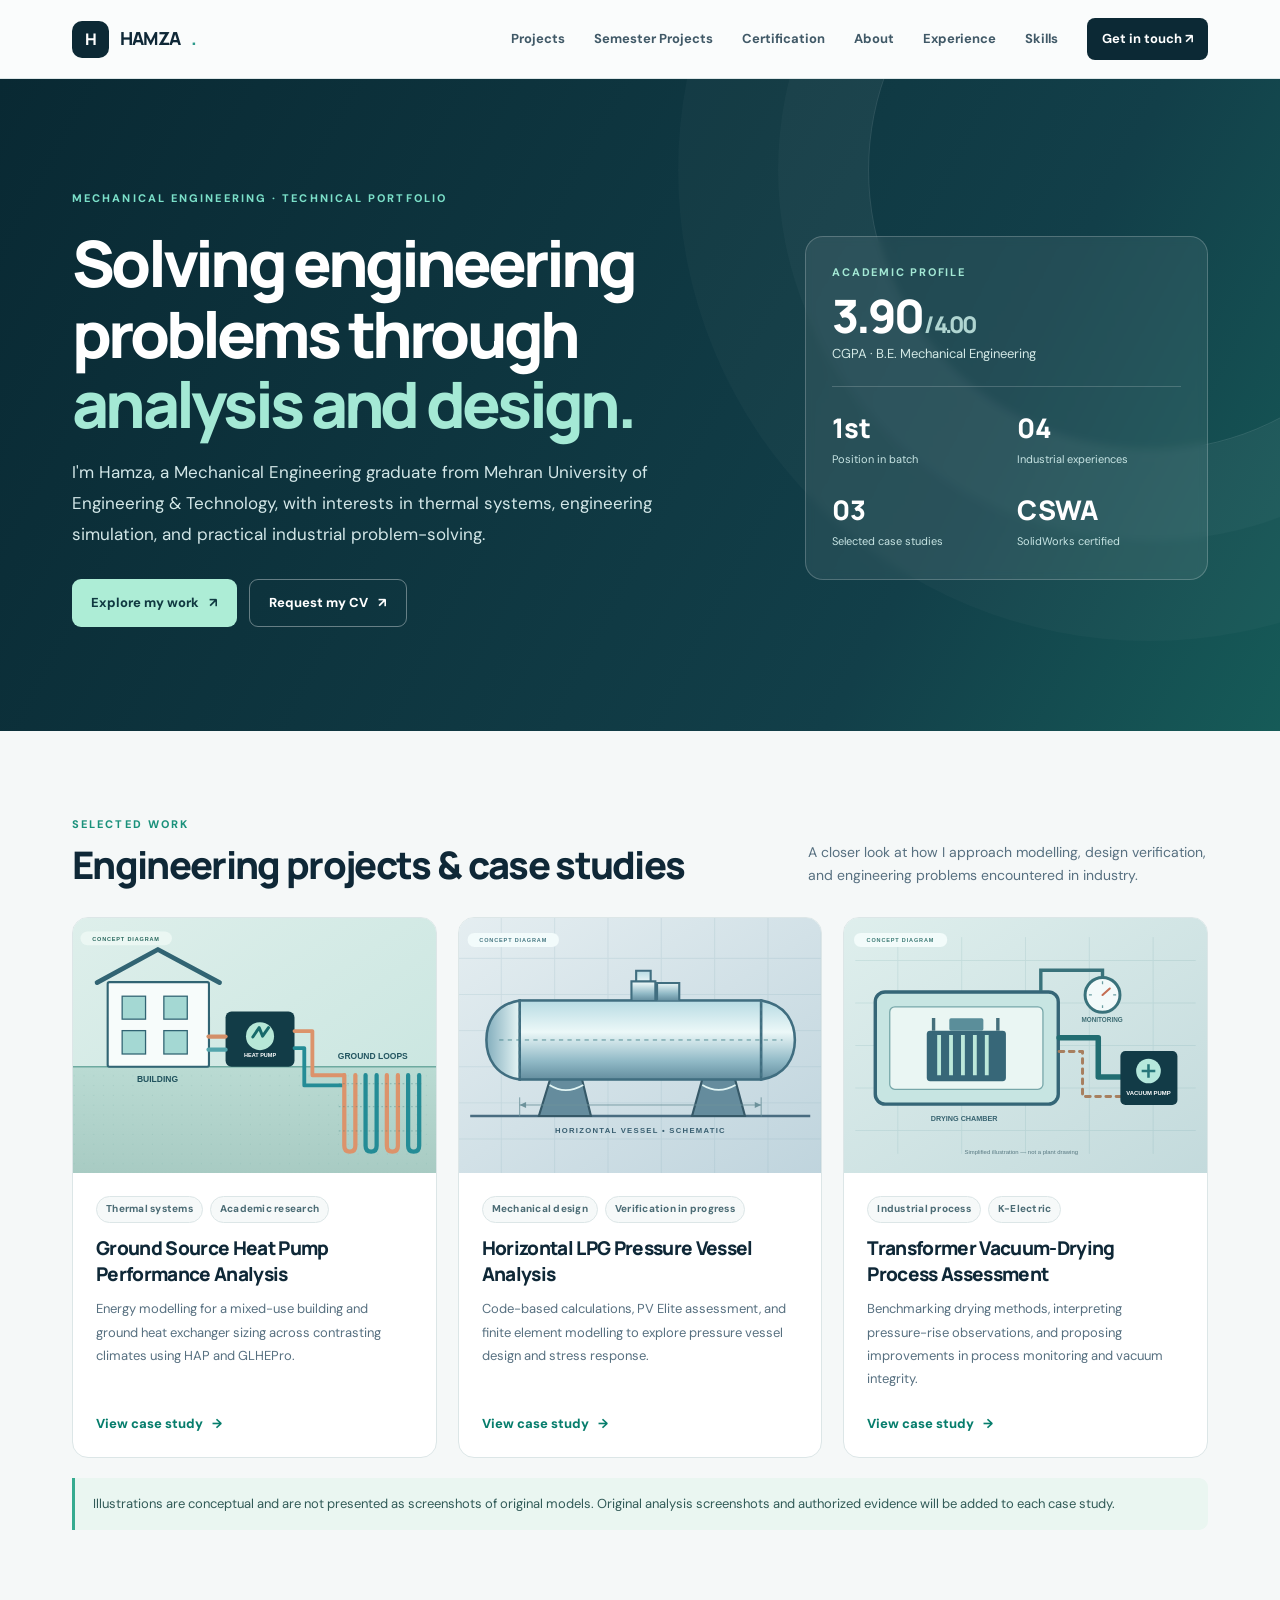
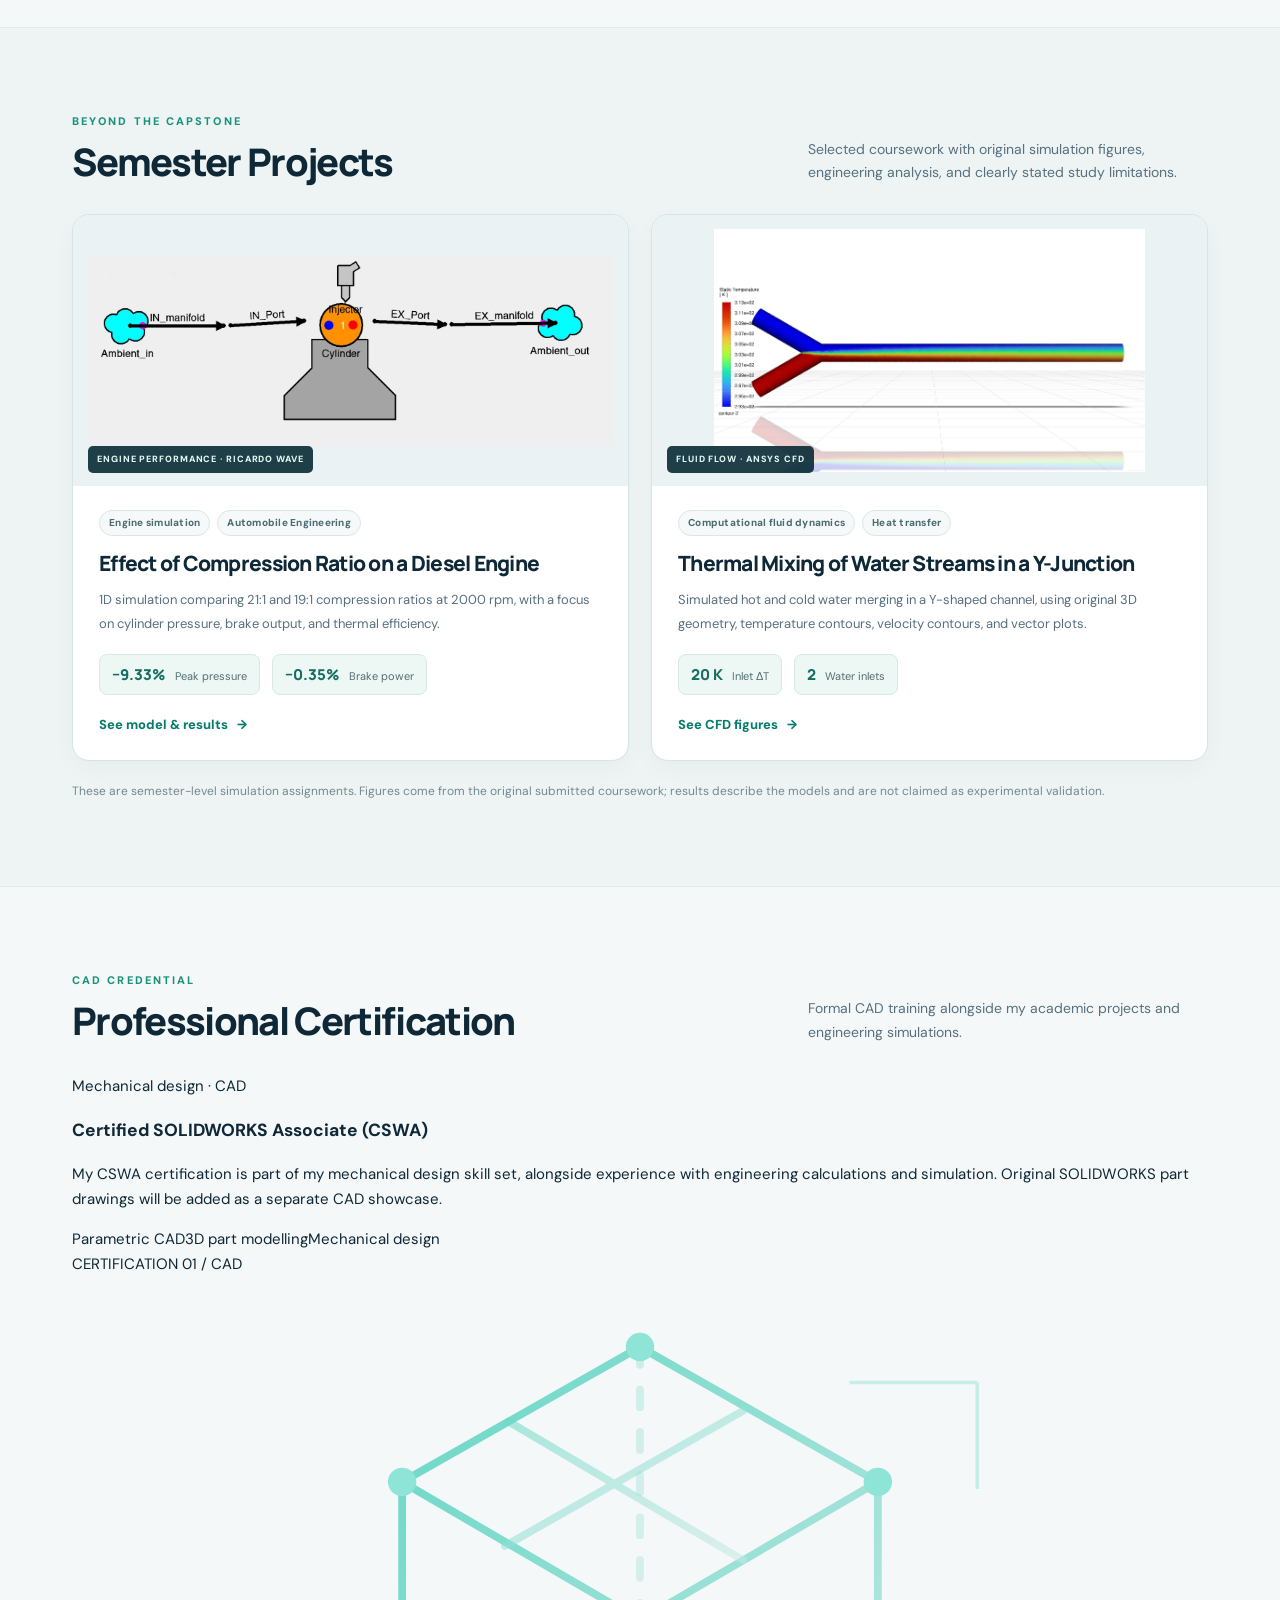
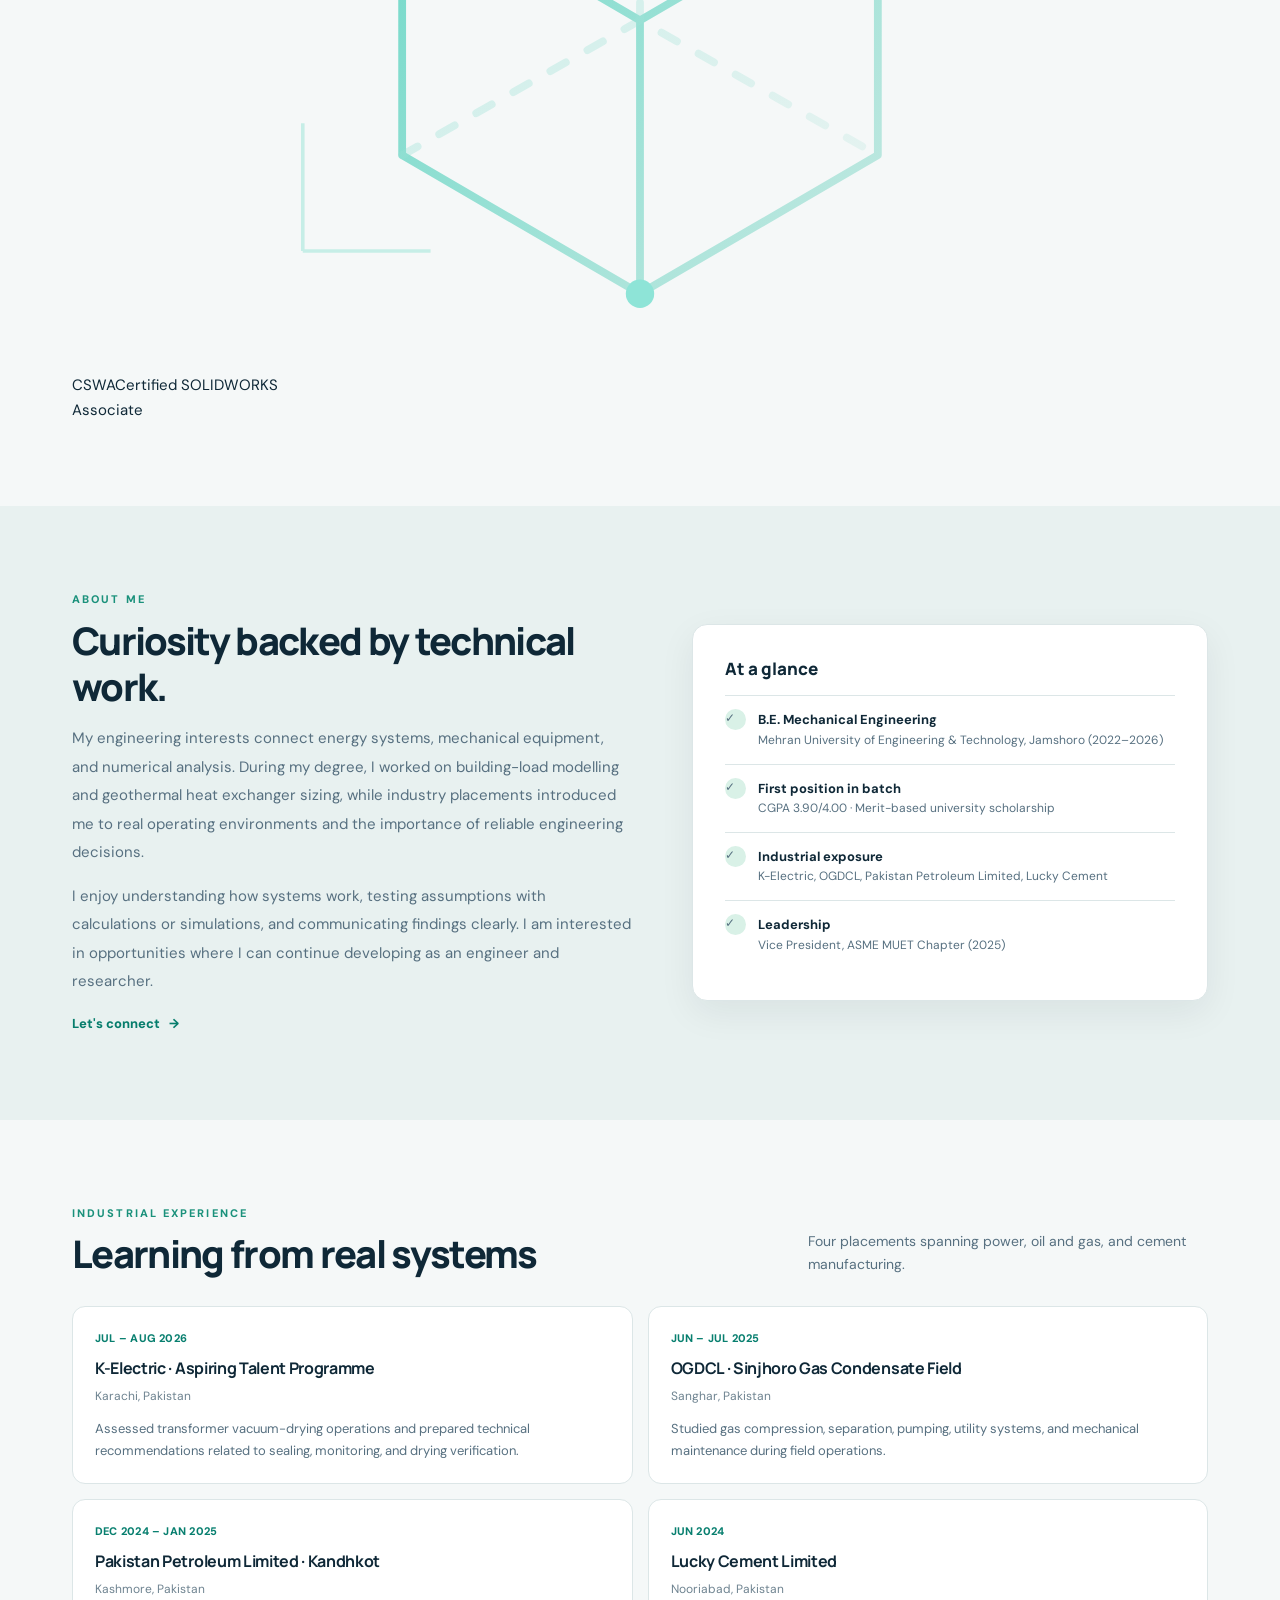
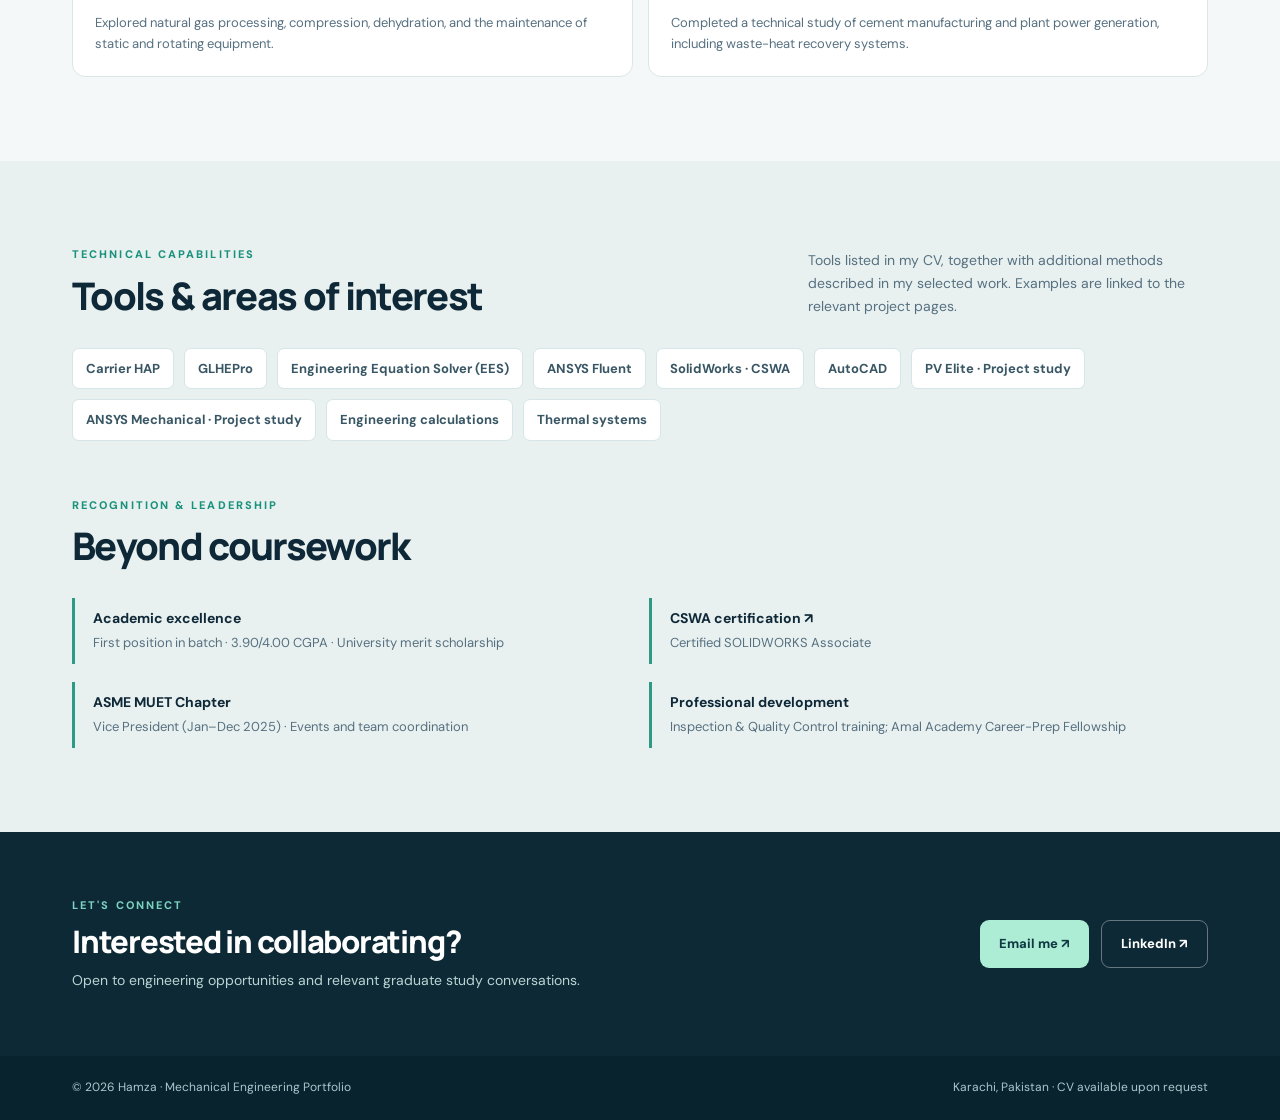
==== commit 0d539413: "Add files via upload" ====
--- a/index.html
+++ b/index.html
@@ -8,7 +8,7 @@
 </head>
 <body>
 <a class="sr-only" href="#main">Skip to main content</a>
-<header class="nav"><div class="container"><a class="brand" href="index.html" aria-label="Hamza home"><span class="brand-mark">H</span>HAMZA<span style="color:#2d9a8b">.</span></a><button class="menu-toggle" aria-expanded="false" aria-controls="nav-links">Menu</button><nav class="nav-links" id="nav-links" aria-label="Main navigation"><a href="#projects">Projects</a><a href="#semester-projects">Semester Projects</a><a href="#about">About</a><a href="#experience">Experience</a><a href="#skills">Skills</a><a class="nav-cta" href="mailto:hamzakhalidshaikh@gmail.com">Get in touch ↗</a></nav></div></header>
+<header class="nav"><div class="container"><a class="brand" href="index.html" aria-label="Hamza home"><span class="brand-mark">H</span>HAMZA<span style="color:#2d9a8b">.</span></a><button class="menu-toggle" aria-expanded="false" aria-controls="nav-links">Menu</button><nav class="nav-links" id="nav-links" aria-label="Main navigation"><a href="#projects">Projects</a><a href="#semester-projects">Semester Projects</a><a href="#certifications">Certification</a><a href="#about">About</a><a href="#experience">Experience</a><a href="#skills">Skills</a><a class="nav-cta" href="mailto:hamzakhalidshaikh@gmail.com">Get in touch ↗</a></nav></div></header>
 <main id="main">
 <section class="hero"><div class="container"><div><div class="eyebrow">Mechanical Engineering · Technical Portfolio</div><h1>Solving engineering problems through <span>analysis and design.</span></h1><p class="lede">I'm Hamza, a Mechanical Engineering graduate from Mehran University of Engineering &amp; Technology, with interests in thermal systems, engineering simulation, and practical industrial problem-solving.</p><div class="button-row"><a class="btn btn-light" href="#projects">Explore my work <span aria-hidden="true">↗</span></a><a class="btn btn-outline" href="mailto:hamzakhalidshaikh@gmail.com?subject=CV%20request" >Request my CV <span aria-hidden="true">↗</span></a></div></div><aside class="hero-panel" aria-label="Academic highlights"><div class="kicker">ACADEMIC PROFILE</div><div class="large">3.90<span style="font-size:23px;color:#b0d5d1"> / 4.00</span></div><div class="small">CGPA · B.E. Mechanical Engineering</div><div class="panel-divider"></div><div class="facts"><div><strong>1st</strong><span>Position in batch</span></div><div><strong>04</strong><span>Industrial experiences</span></div><div><strong>03</strong><span>Selected case studies</span></div><div><strong>CSWA</strong><span>SolidWorks certified</span></div></div></aside></div></section>
 <section class="section" id="projects"><div class="container"><div class="section-head"><div><div class="eyebrow">SELECTED WORK</div><h2>Engineering projects &amp; case studies</h2></div><p>A closer look at how I approach modelling, design verification, and engineering problems encountered in industry.</p></div>
@@ -51,9 +51,40 @@
     <p class="semester-footnote">These are semester-level simulation assignments. Figures come from the original submitted coursework; results describe the models and are not claimed as experimental validation.</p>
   </div>
 </section>
+
+<section class="section cert-section" id="certifications" aria-labelledby="cert-heading">
+  <div class="container">
+    <div class="section-head">
+      <div><div class="eyebrow">CAD CREDENTIAL</div><h2 id="cert-heading">Professional Certification</h2></div>
+      <p>Formal CAD training alongside my academic projects and engineering simulations.</p>
+    </div>
+    <article class="cswa-feature">
+      <div class="cswa-info">
+        <div class="cswa-overline"><span class="cswa-dot" aria-hidden="true"></span> Mechanical design · CAD</div>
+        <h3>Certified SOLIDWORKS Associate <span>(CSWA)</span></h3>
+        <p>My CSWA certification is part of my mechanical design skill set, alongside experience with engineering calculations and simulation. Original SOLIDWORKS part drawings will be added as a separate CAD showcase.</p>
+        <div class="cswa-topics" aria-label="Related skills"><span>Parametric CAD</span><span>3D part modelling</span><span>Mechanical design</span></div>
+      </div>
+      <div class="cswa-display" aria-label="Custom illustration representing the CSWA credential; not an official certificate">
+        <div class="cswa-display-top">CERTIFICATION <span>01 / CAD</span></div>
+        <svg class="cswa-geometry" viewBox="0 0 320 194" aria-hidden="true" xmlns="http://www.w3.org/2000/svg">
+          <defs><linearGradient id="cadGlow" x1="0" x2="1" y1="0" y2="1"><stop stop-color="#67d7c6"/><stop offset="1" stop-color="#c5e9e2"/></linearGradient></defs>
+          <g fill="none" stroke="url(#cadGlow)" stroke-width="2.2" stroke-linejoin="round" stroke-linecap="round">
+            <path d="M93 58l67-38 67 38-67 39zM93 58v77l67 39 67-39V58M160 97v77"/>
+            <path d="M160 20v77M93 135l67-38 67 38" opacity=".35" stroke-dasharray="5 7"/>
+            <path d="M123 41l66 39M122 76l67-38" opacity=".55"/>
+          </g>
+          <g fill="#8ee4d7"><circle cx="160" cy="20" r="4"/><circle cx="93" cy="58" r="4"/><circle cx="227" cy="58" r="4"/><circle cx="160" cy="174" r="4"/></g>
+          <path d="M65 162h36M65 162v-36M255 30h-36M255 30v30" fill="none" stroke="#8de0d0" stroke-width="1" opacity=".45"/>
+        </svg>
+        <div class="cswa-display-bottom"><span class="cswa-monogram">CSWA</span><span>Certified SOLIDWORKS<br>Associate</span></div>
+      </div>
+    </article>
+  </div>
+</section>
 <section class="section band" id="about"><div class="container two-col"><div class="about-copy"><div class="eyebrow">ABOUT ME</div><h2 class="section-title">Curiosity backed by technical work.</h2><p>My engineering interests connect energy systems, mechanical equipment, and numerical analysis. During my degree, I worked on building-load modelling and geothermal heat exchanger sizing, while industry placements introduced me to real operating environments and the importance of reliable engineering decisions.</p><p>I enjoy understanding how systems work, testing assumptions with calculations or simulations, and communicating findings clearly. I am interested in opportunities where I can continue developing as an engineer and researcher.</p><a class="text-link" href="mailto:hamzakhalidshaikh@gmail.com">Let's connect <span aria-hidden="true">→</span></a></div><div class="about-highlight"><h3>At a glance</h3><ul class="quick-list"><li><span class="check-circle">✓</span><div><strong>B.E. Mechanical Engineering</strong><span>Mehran University of Engineering &amp; Technology, Jamshoro (2022–2026)</span></div></li><li><span class="check-circle">✓</span><div><strong>First position in batch</strong><span>CGPA 3.90/4.00 · Merit-based university scholarship</span></div></li><li><span class="check-circle">✓</span><div><strong>Industrial exposure</strong><span>K-Electric, OGDCL, Pakistan Petroleum Limited, Lucky Cement</span></div></li><li><span class="check-circle">✓</span><div><strong>Leadership</strong><span>Vice President, ASME MUET Chapter (2025)</span></div></li></ul></div></div></section>
 <section class="section" id="experience"><div class="container"><div class="section-head"><div><div class="eyebrow">INDUSTRIAL EXPERIENCE</div><h2>Learning from real systems</h2></div><p>Four placements spanning power, oil and gas, and cement manufacturing.</p></div><div class="timeline"><article class="exp-item"><div class="date">JUL – AUG 2026</div><h3>K-Electric · Aspiring Talent Programme</h3><p class="location">Karachi, Pakistan</p><p>Assessed transformer vacuum-drying operations and prepared technical recommendations related to sealing, monitoring, and drying verification.</p></article><article class="exp-item"><div class="date">JUN – JUL 2025</div><h3>OGDCL · Sinjhoro Gas Condensate Field</h3><p class="location">Sanghar, Pakistan</p><p>Studied gas compression, separation, pumping, utility systems, and mechanical maintenance during field operations.</p></article><article class="exp-item"><div class="date">DEC 2024 – JAN 2025</div><h3>Pakistan Petroleum Limited · Kandhkot</h3><p class="location">Kashmore, Pakistan</p><p>Explored natural gas processing, compression, dehydration, and the maintenance of static and rotating equipment.</p></article><article class="exp-item"><div class="date">JUN 2024</div><h3>Lucky Cement Limited</h3><p class="location">Nooriabad, Pakistan</p><p>Completed a technical study of cement manufacturing and plant power generation, including waste-heat recovery systems.</p></article></div></div></section>
-<section class="section band" id="skills"><div class="container"><div class="section-head"><div><div class="eyebrow">TECHNICAL CAPABILITIES</div><h2>Tools &amp; areas of interest</h2></div><p>Tools listed in my CV, together with additional methods described in my selected work. Examples are linked to the relevant project pages.</p></div><div class="skills-list"><span>Carrier HAP</span><span>GLHEPro</span><span>Engineering Equation Solver (EES)</span><span>ANSYS Fluent</span><span>SolidWorks · CSWA</span><span>AutoCAD</span><span>PV Elite · Project study</span><span>ANSYS Mechanical · Project study</span><span>Engineering calculations</span><span>Thermal systems</span></div><div class="section-head" style="margin-top:55px"><div><div class="eyebrow">RECOGNITION &amp; LEADERSHIP</div><h2>Beyond coursework</h2></div></div><div class="credentials"><div class="credential"><b>Academic excellence</b><span>First position in batch · 3.90/4.00 CGPA · University merit scholarship</span></div><div class="credential"><b>CSWA certification</b><span>Certified SolidWorks Associate</span></div><div class="credential"><b>ASME MUET Chapter</b><span>Vice President (Jan–Dec 2025) · Events and team coordination</span></div><div class="credential"><b>Professional development</b><span>Inspection &amp; Quality Control training; Amal Academy Career-Prep Fellowship</span></div></div></div></section>
+<section class="section band" id="skills"><div class="container"><div class="section-head"><div><div class="eyebrow">TECHNICAL CAPABILITIES</div><h2>Tools &amp; areas of interest</h2></div><p>Tools listed in my CV, together with additional methods described in my selected work. Examples are linked to the relevant project pages.</p></div><div class="skills-list"><span>Carrier HAP</span><span>GLHEPro</span><span>Engineering Equation Solver (EES)</span><span>ANSYS Fluent</span><span>SolidWorks · CSWA</span><span>AutoCAD</span><span>PV Elite · Project study</span><span>ANSYS Mechanical · Project study</span><span>Engineering calculations</span><span>Thermal systems</span></div><div class="section-head" style="margin-top:55px"><div><div class="eyebrow">RECOGNITION &amp; LEADERSHIP</div><h2>Beyond coursework</h2></div></div><div class="credentials"><div class="credential"><b>Academic excellence</b><span>First position in batch · 3.90/4.00 CGPA · University merit scholarship</span></div><div class="credential"><b><a href="#certifications">CSWA certification ↗</a></b><span>Certified SOLIDWORKS Associate</span></div><div class="credential"><b>ASME MUET Chapter</b><span>Vice President (Jan–Dec 2025) · Events and team coordination</span></div><div class="credential"><b>Professional development</b><span>Inspection &amp; Quality Control training; Amal Academy Career-Prep Fellowship</span></div></div></div></section>
 </main>
 <section class="contact" id="contact"><div class="container"><div><div class="eyebrow" style="color:#7bd2c0">LET'S CONNECT</div><h2>Interested in collaborating?</h2><p>Open to engineering opportunities and relevant graduate study conversations.</p></div><div class="button-row"><a class="btn btn-light" href="mailto:hamzakhalidshaikh@gmail.com">Email me ↗</a><a class="btn btn-outline" target="_blank" rel="noopener noreferrer" href="https://www.linkedin.com/in/engrhamzashaikh/">LinkedIn ↗</a></div></div></section>
 <footer class="footer"><div class="container"><span>© <span id="year">2026</span> Hamza · Mechanical Engineering Portfolio</span><span>Karachi, Pakistan · <a href="mailto:hamzakhalidshaikh@gmail.com?subject=CV%20request">CV available upon request</a></span></div></footer>
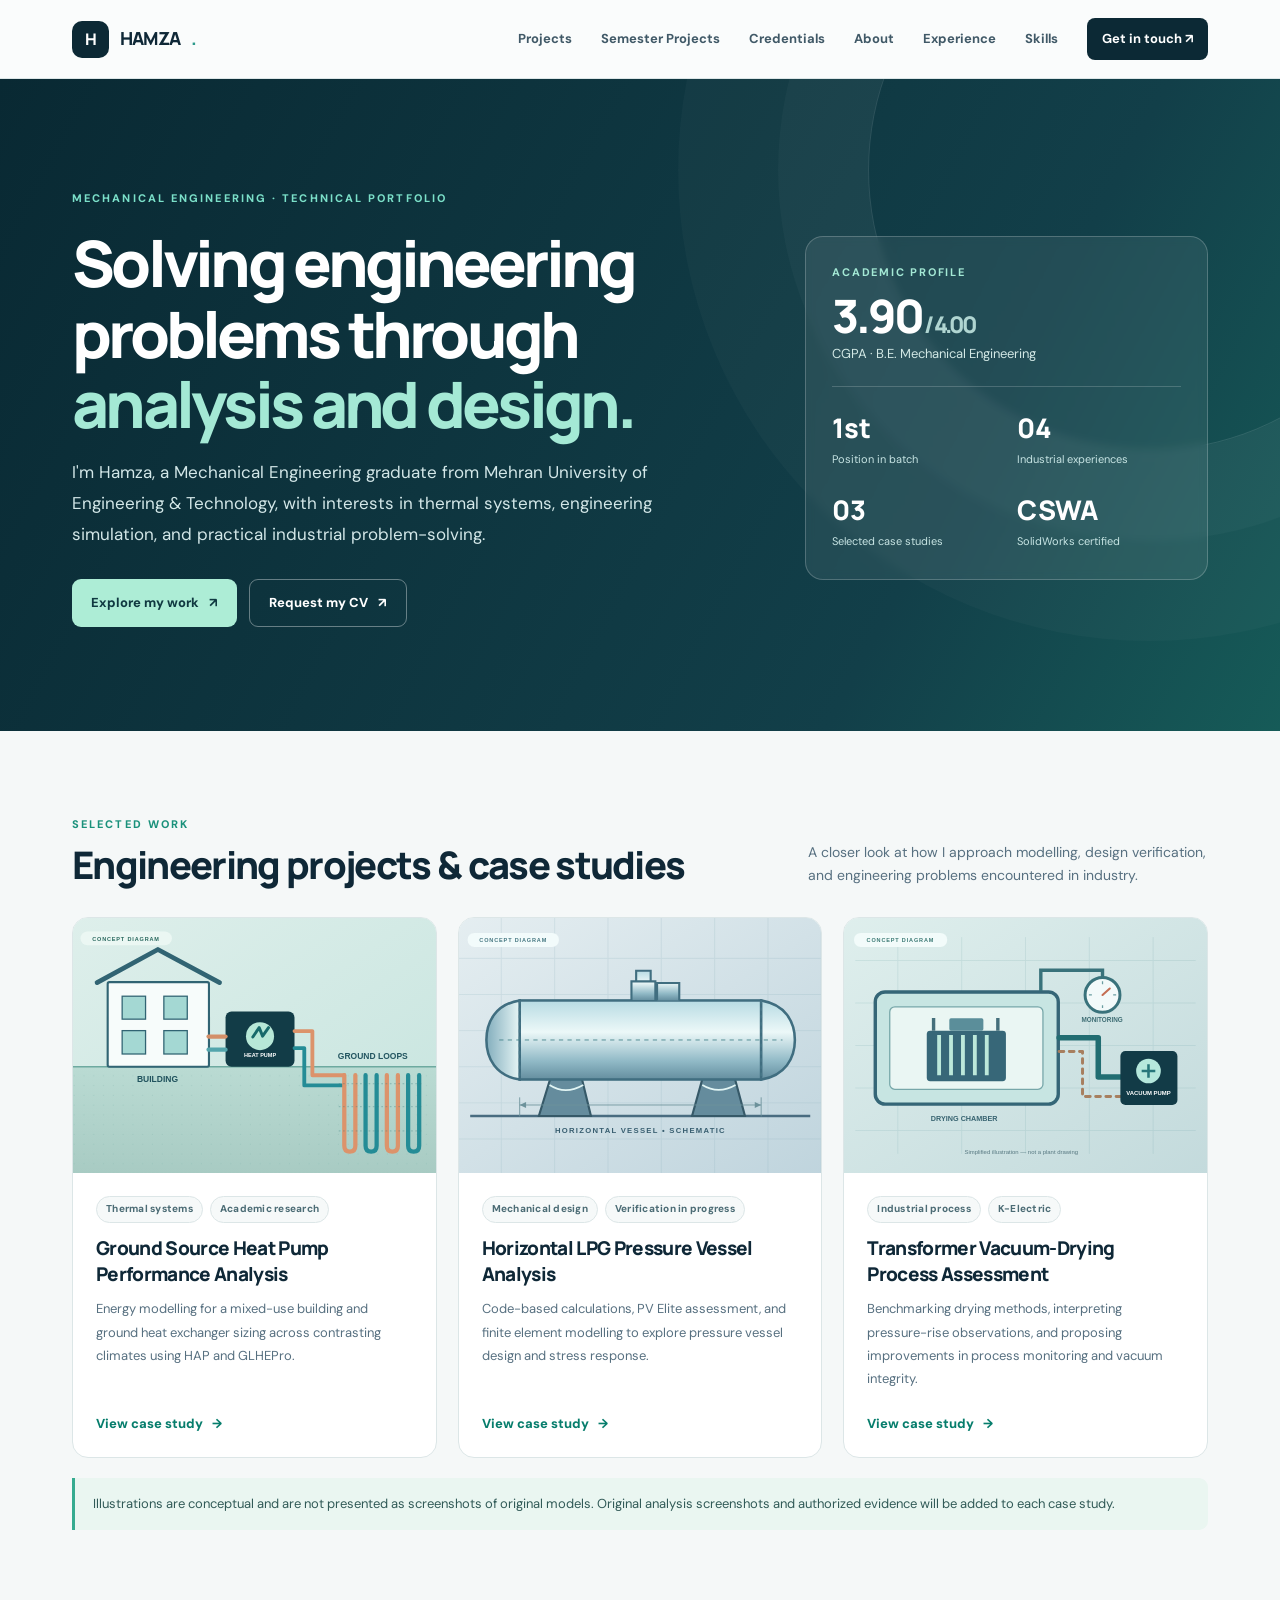
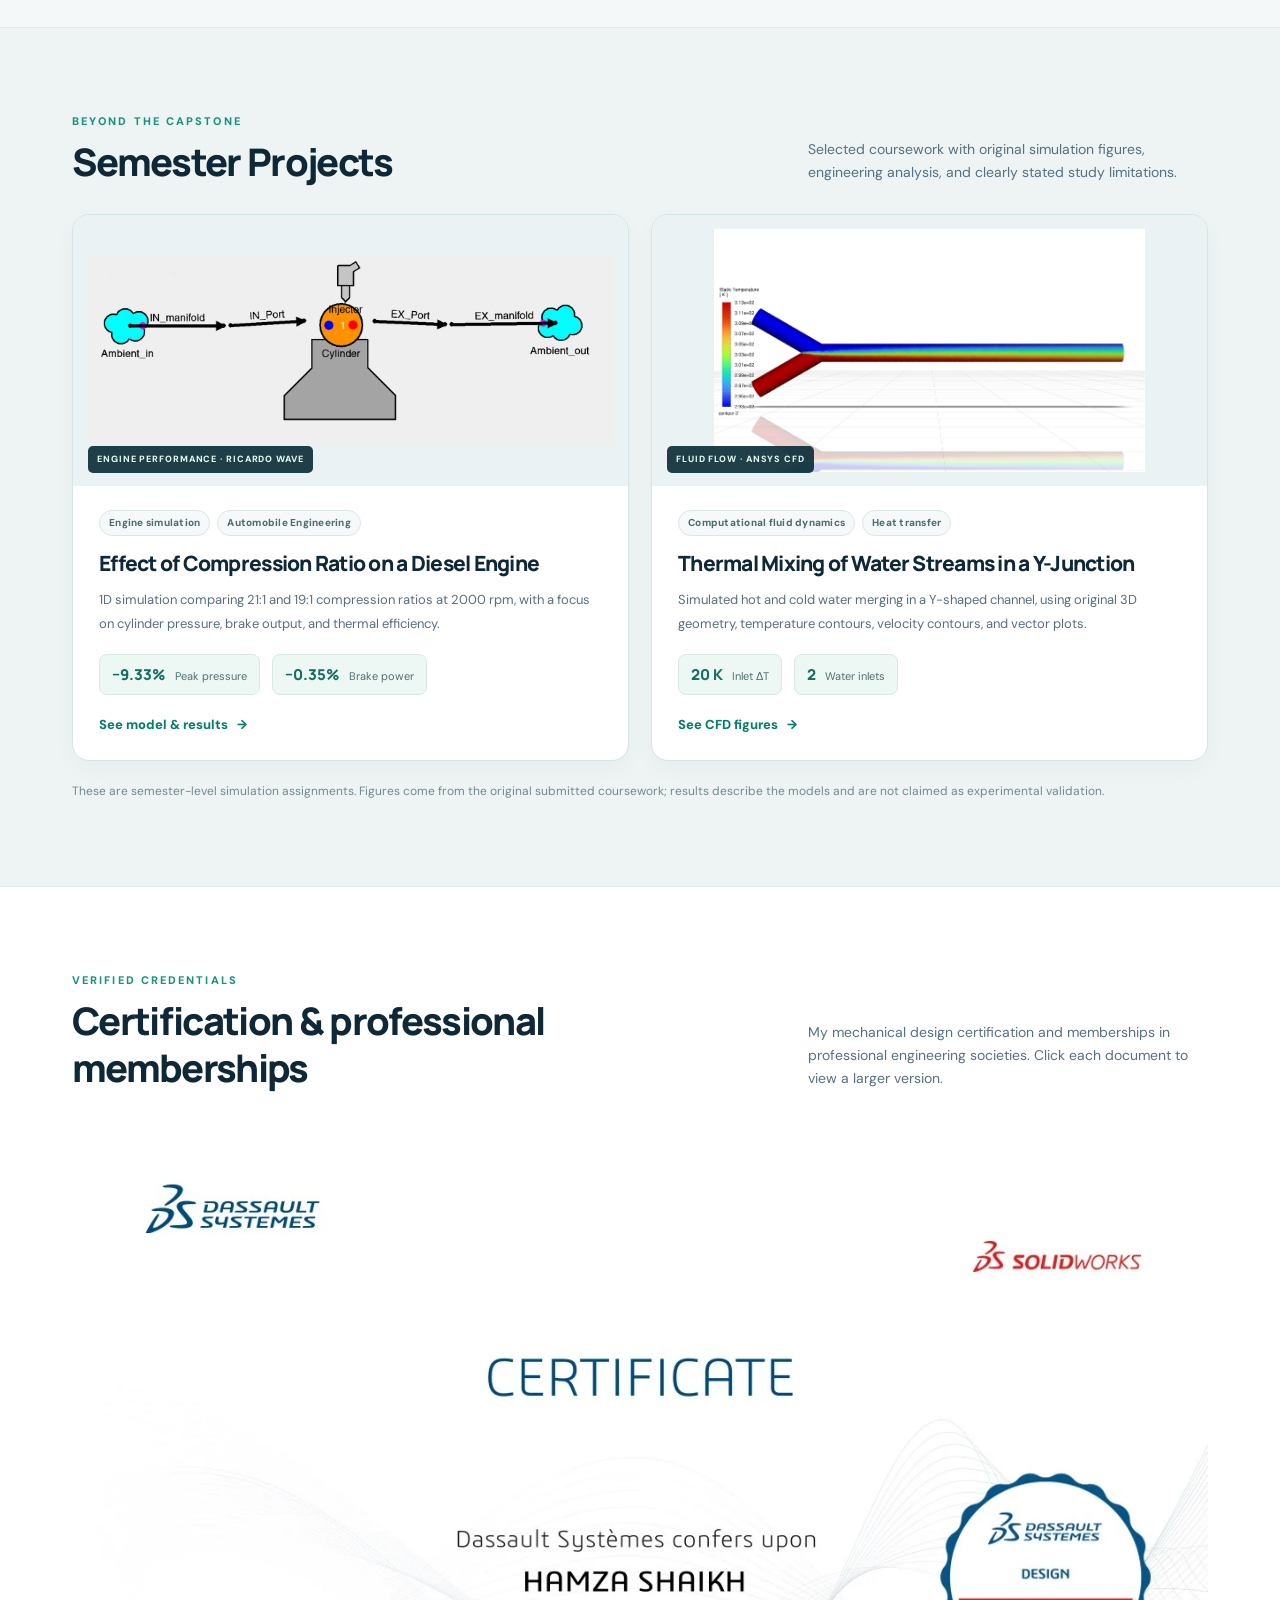
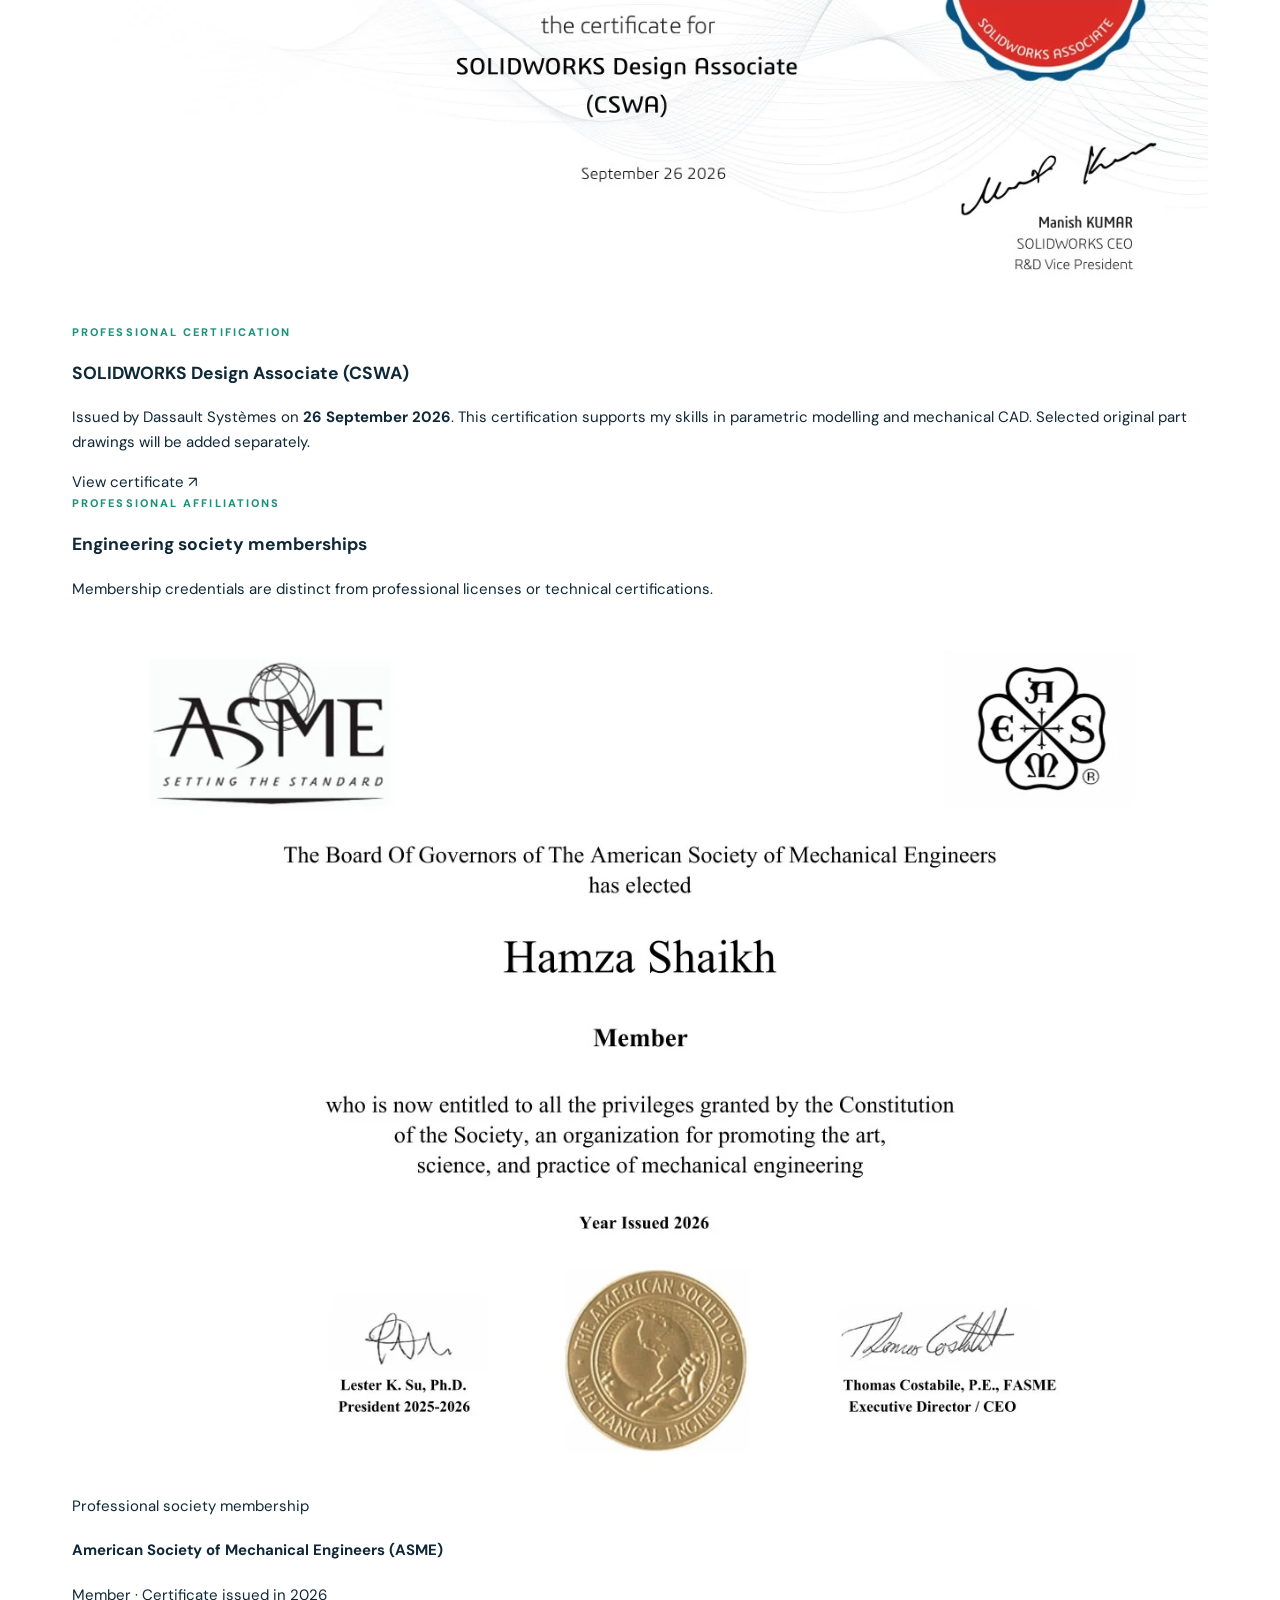
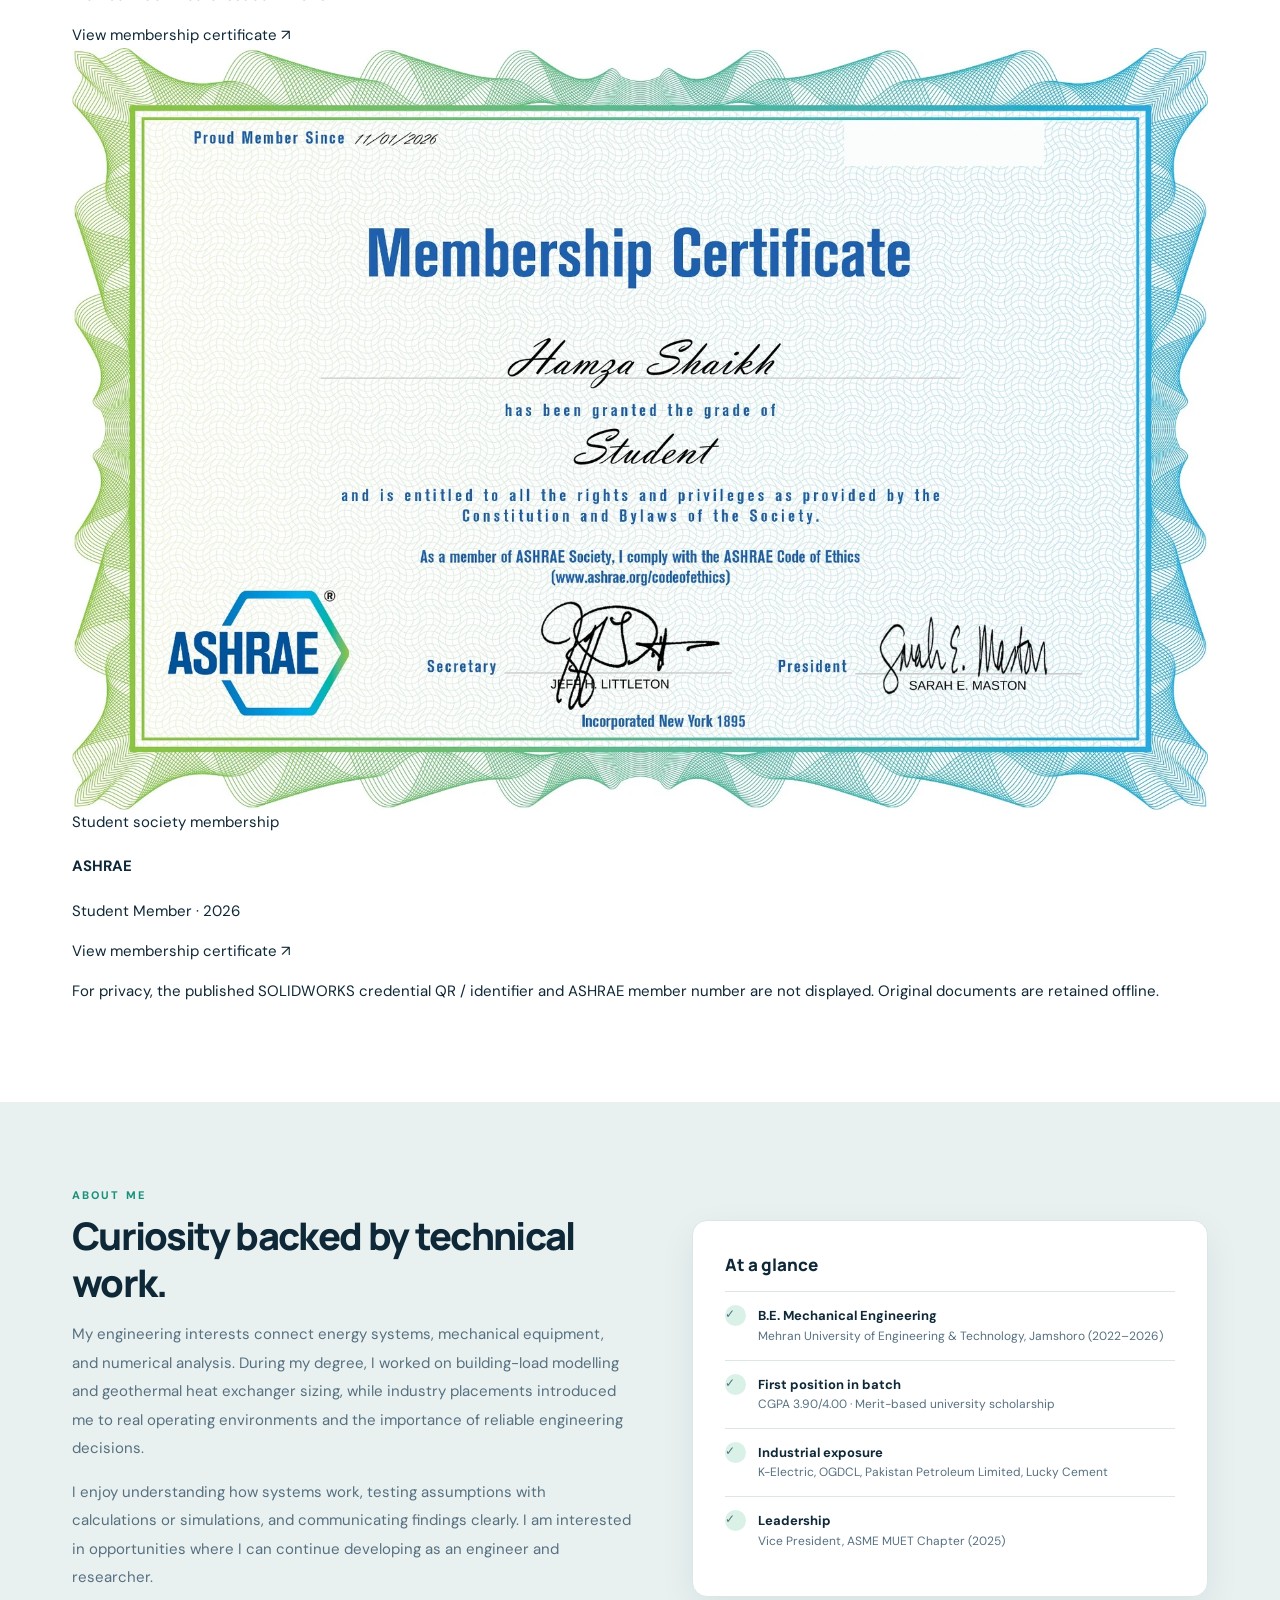
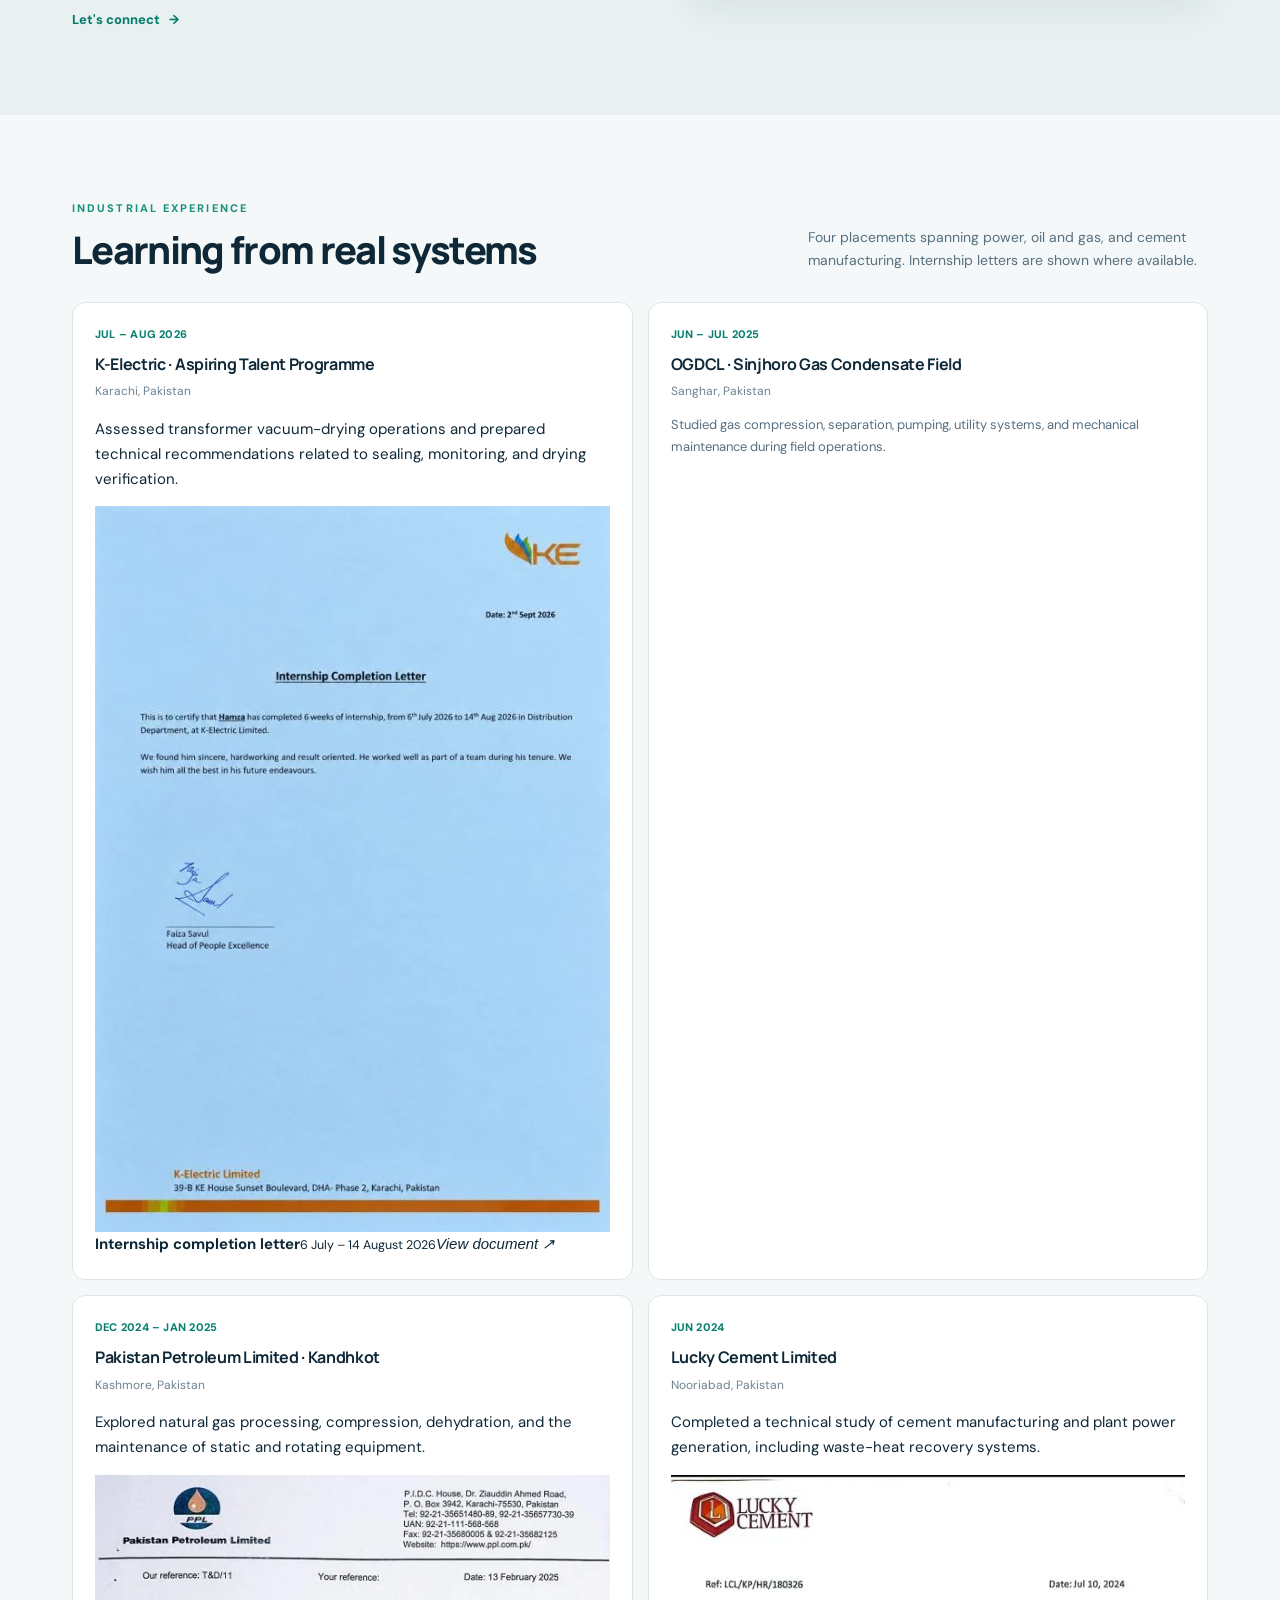
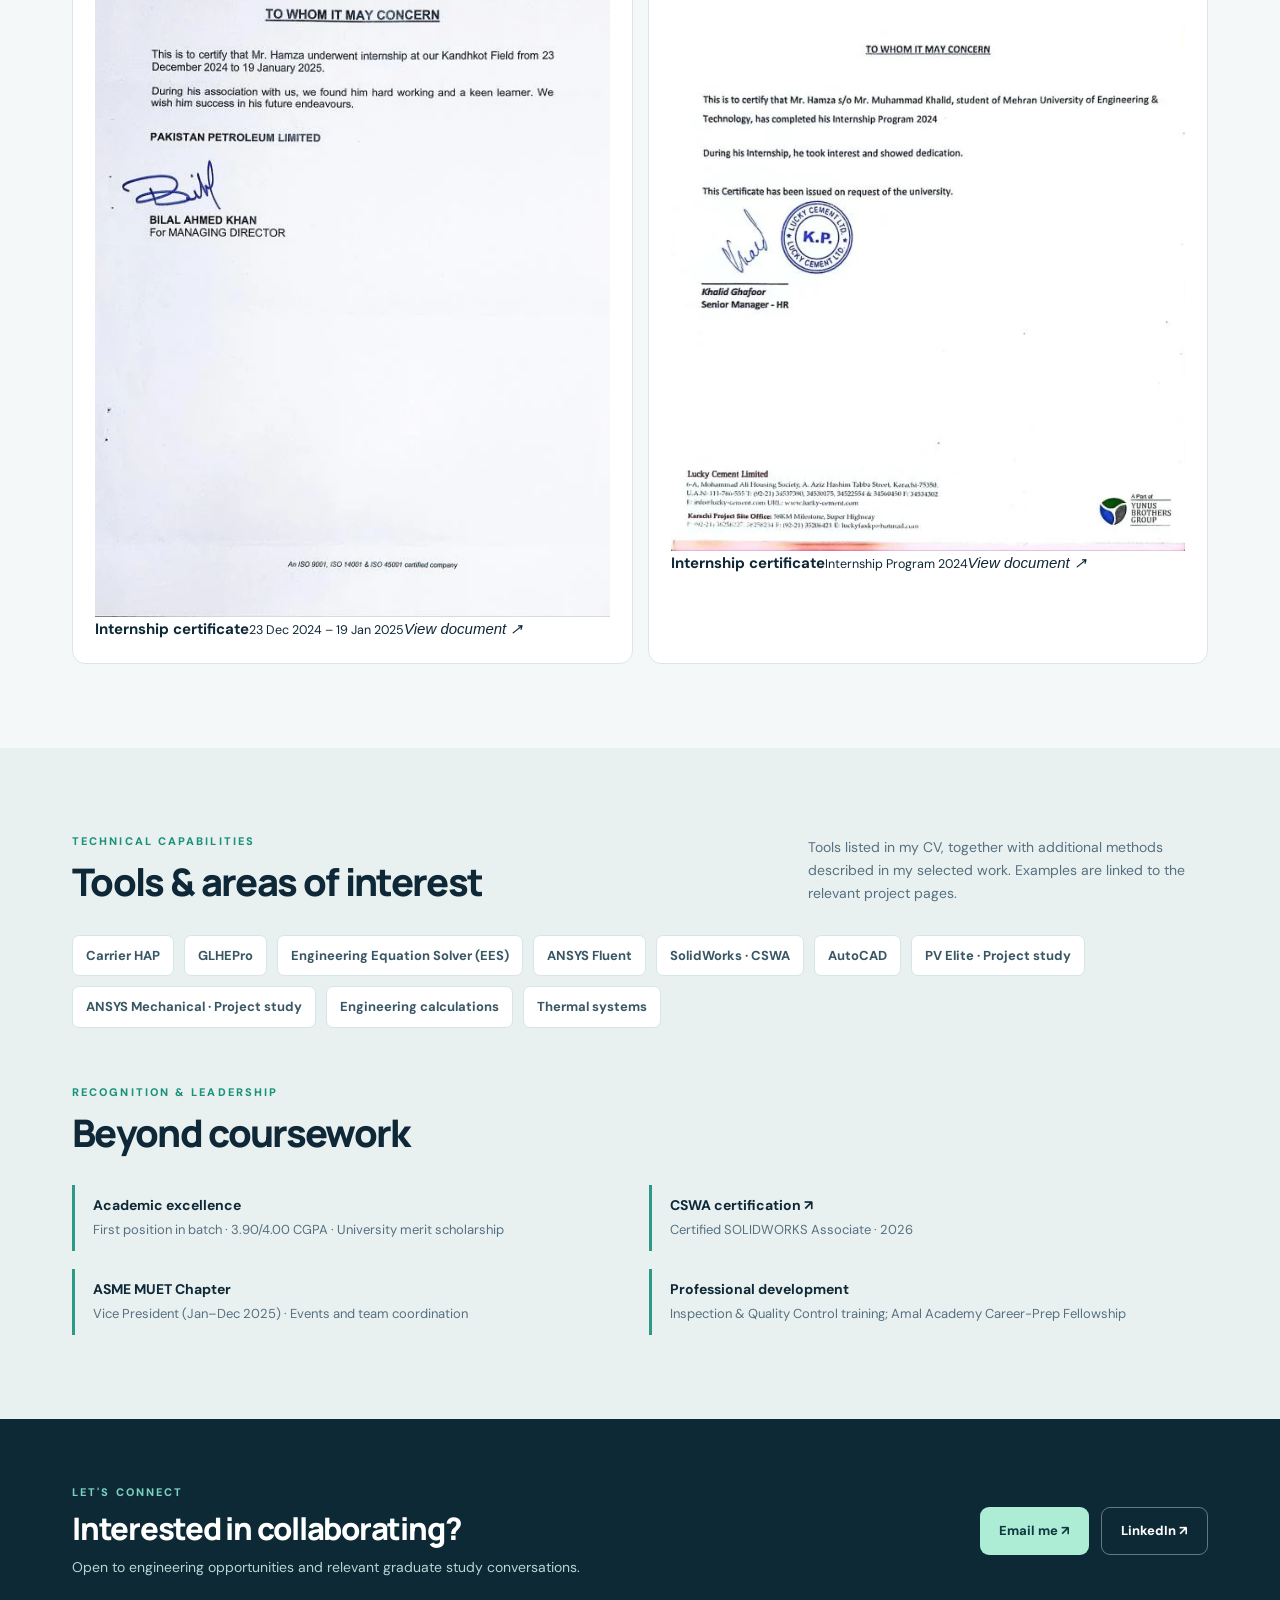
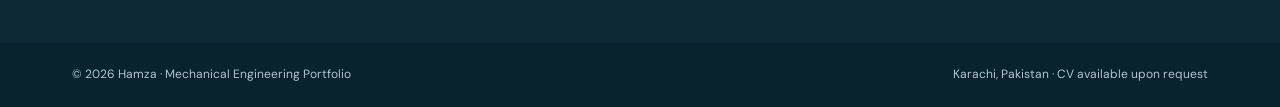
==== commit 410b6915: "Add files via upload" ====
--- a/index.html
+++ b/index.html
@@ -8,7 +8,7 @@
 </head>
 <body>
 <a class="sr-only" href="#main">Skip to main content</a>
-<header class="nav"><div class="container"><a class="brand" href="index.html" aria-label="Hamza home"><span class="brand-mark">H</span>HAMZA<span style="color:#2d9a8b">.</span></a><button class="menu-toggle" aria-expanded="false" aria-controls="nav-links">Menu</button><nav class="nav-links" id="nav-links" aria-label="Main navigation"><a href="#projects">Projects</a><a href="#semester-projects">Semester Projects</a><a href="#certifications">Certification</a><a href="#about">About</a><a href="#experience">Experience</a><a href="#skills">Skills</a><a class="nav-cta" href="mailto:hamzakhalidshaikh@gmail.com">Get in touch ↗</a></nav></div></header>
+<header class="nav"><div class="container"><a class="brand" href="index.html" aria-label="Hamza home"><span class="brand-mark">H</span>HAMZA<span style="color:#2d9a8b">.</span></a><button class="menu-toggle" aria-expanded="false" aria-controls="nav-links">Menu</button><nav class="nav-links" id="nav-links" aria-label="Main navigation"><a href="#projects">Projects</a><a href="#semester-projects">Semester Projects</a><a href="#certifications">Credentials</a><a href="#about">About</a><a href="#experience">Experience</a><a href="#skills">Skills</a><a class="nav-cta" href="mailto:hamzakhalidshaikh@gmail.com">Get in touch ↗</a></nav></div></header>
 <main id="main">
 <section class="hero"><div class="container"><div><div class="eyebrow">Mechanical Engineering · Technical Portfolio</div><h1>Solving engineering problems through <span>analysis and design.</span></h1><p class="lede">I'm Hamza, a Mechanical Engineering graduate from Mehran University of Engineering &amp; Technology, with interests in thermal systems, engineering simulation, and practical industrial problem-solving.</p><div class="button-row"><a class="btn btn-light" href="#projects">Explore my work <span aria-hidden="true">↗</span></a><a class="btn btn-outline" href="mailto:hamzakhalidshaikh@gmail.com?subject=CV%20request" >Request my CV <span aria-hidden="true">↗</span></a></div></div><aside class="hero-panel" aria-label="Academic highlights"><div class="kicker">ACADEMIC PROFILE</div><div class="large">3.90<span style="font-size:23px;color:#b0d5d1"> / 4.00</span></div><div class="small">CGPA · B.E. Mechanical Engineering</div><div class="panel-divider"></div><div class="facts"><div><strong>1st</strong><span>Position in batch</span></div><div><strong>04</strong><span>Industrial experiences</span></div><div><strong>03</strong><span>Selected case studies</span></div><div><strong>CSWA</strong><span>SolidWorks certified</span></div></div></aside></div></section>
 <section class="section" id="projects"><div class="container"><div class="section-head"><div><div class="eyebrow">SELECTED WORK</div><h2>Engineering projects &amp; case studies</h2></div><p>A closer look at how I approach modelling, design verification, and engineering problems encountered in industry.</p></div>
@@ -54,37 +54,35 @@
 
 <section class="section cert-section" id="certifications" aria-labelledby="cert-heading">
   <div class="container">
-    <div class="section-head">
-      <div><div class="eyebrow">CAD CREDENTIAL</div><h2 id="cert-heading">Professional Certification</h2></div>
-      <p>Formal CAD training alongside my academic projects and engineering simulations.</p>
-    </div>
-    <article class="cswa-feature">
-      <div class="cswa-info">
-        <div class="cswa-overline"><span class="cswa-dot" aria-hidden="true"></span> Mechanical design · CAD</div>
-        <h3>Certified SOLIDWORKS Associate <span>(CSWA)</span></h3>
-        <p>My CSWA certification is part of my mechanical design skill set, alongside experience with engineering calculations and simulation. Original SOLIDWORKS part drawings will be added as a separate CAD showcase.</p>
-        <div class="cswa-topics" aria-label="Related skills"><span>Parametric CAD</span><span>3D part modelling</span><span>Mechanical design</span></div>
-      </div>
-      <div class="cswa-display" aria-label="Custom illustration representing the CSWA credential; not an official certificate">
-        <div class="cswa-display-top">CERTIFICATION <span>01 / CAD</span></div>
-        <svg class="cswa-geometry" viewBox="0 0 320 194" aria-hidden="true" xmlns="http://www.w3.org/2000/svg">
-          <defs><linearGradient id="cadGlow" x1="0" x2="1" y1="0" y2="1"><stop stop-color="#67d7c6"/><stop offset="1" stop-color="#c5e9e2"/></linearGradient></defs>
-          <g fill="none" stroke="url(#cadGlow)" stroke-width="2.2" stroke-linejoin="round" stroke-linecap="round">
-            <path d="M93 58l67-38 67 38-67 39zM93 58v77l67 39 67-39V58M160 97v77"/>
-            <path d="M160 20v77M93 135l67-38 67 38" opacity=".35" stroke-dasharray="5 7"/>
-            <path d="M123 41l66 39M122 76l67-38" opacity=".55"/>
-          </g>
-          <g fill="#8ee4d7"><circle cx="160" cy="20" r="4"/><circle cx="93" cy="58" r="4"/><circle cx="227" cy="58" r="4"/><circle cx="160" cy="174" r="4"/></g>
-          <path d="M65 162h36M65 162v-36M255 30h-36M255 30v30" fill="none" stroke="#8de0d0" stroke-width="1" opacity=".45"/>
-        </svg>
-        <div class="cswa-display-bottom"><span class="cswa-monogram">CSWA</span><span>Certified SOLIDWORKS<br>Associate</span></div>
+    <div class="section-head"><div><div class="eyebrow">VERIFIED CREDENTIALS</div><h2 id="cert-heading">Certification &amp; professional memberships</h2></div><p>My mechanical design certification and memberships in professional engineering societies. Click each document to view a larger version.</p></div>
+    <article class="certificate-feature">
+      <a class="certificate-feature-image" href="assets/credentials/solidworks-cswa.webp" target="_blank" rel="noopener noreferrer" aria-label="View larger SOLIDWORKS CSWA certificate">
+        <img src="assets/credentials/solidworks-cswa.webp" loading="lazy" alt="SOLIDWORKS Design Associate CSWA certificate awarded to Hamza Shaikh on September 26, 2026, with credential QR and identifier hidden for privacy">
+      </a>
+      <div class="certificate-feature-copy">
+        <div class="eyebrow">PROFESSIONAL CERTIFICATION</div>
+        <h3>SOLIDWORKS Design Associate <span>(CSWA)</span></h3>
+        <p>Issued by Dassault Systèmes on <strong>26 September 2026</strong>. This certification supports my skills in parametric modelling and mechanical CAD. Selected original part drawings will be added separately.</p>
+        <a class="proof-link" href="assets/credentials/solidworks-cswa.webp" target="_blank" rel="noopener noreferrer">View certificate <span aria-hidden="true">↗</span></a>
       </div>
     </article>
+    <div class="affiliation-heading"><div><div class="eyebrow">PROFESSIONAL AFFILIATIONS</div><h3>Engineering society memberships</h3></div><p>Membership credentials are distinct from professional licenses or technical certifications.</p></div>
+    <div class="membership-grid">
+      <article class="membership-card"><a class="membership-image" href="assets/credentials/asme-membership.webp" target="_blank" rel="noopener noreferrer" aria-label="View larger ASME membership certificate"><img src="assets/credentials/asme-membership.webp" loading="lazy" alt="American Society of Mechanical Engineers membership certificate issued to Hamza Shaikh in 2026"></a><div class="membership-copy"><span class="membership-type">Professional society membership</span><h4>American Society of Mechanical Engineers (ASME)</h4><p>Member · Certificate issued in 2026</p><a class="proof-link" href="assets/credentials/asme-membership.webp" target="_blank" rel="noopener noreferrer">View membership certificate ↗</a></div></article>
+      <article class="membership-card"><a class="membership-image" href="assets/credentials/ashrae-student-membership.webp" target="_blank" rel="noopener noreferrer" aria-label="View larger ASHRAE student membership certificate"><img src="assets/credentials/ashrae-student-membership.webp" loading="lazy" alt="ASHRAE student membership certificate awarded to Hamza Shaikh in 2026, membership number hidden"></a><div class="membership-copy"><span class="membership-type">Student society membership</span><h4>ASHRAE</h4><p>Student Member · 2026</p><a class="proof-link" href="assets/credentials/ashrae-student-membership.webp" target="_blank" rel="noopener noreferrer">View membership certificate ↗</a></div></article>
+    </div>
+    <p class="privacy-note">For privacy, the published SOLIDWORKS credential QR / identifier and ASHRAE member number are not displayed. Original documents are retained offline.</p>
   </div>
 </section>
 <section class="section band" id="about"><div class="container two-col"><div class="about-copy"><div class="eyebrow">ABOUT ME</div><h2 class="section-title">Curiosity backed by technical work.</h2><p>My engineering interests connect energy systems, mechanical equipment, and numerical analysis. During my degree, I worked on building-load modelling and geothermal heat exchanger sizing, while industry placements introduced me to real operating environments and the importance of reliable engineering decisions.</p><p>I enjoy understanding how systems work, testing assumptions with calculations or simulations, and communicating findings clearly. I am interested in opportunities where I can continue developing as an engineer and researcher.</p><a class="text-link" href="mailto:hamzakhalidshaikh@gmail.com">Let's connect <span aria-hidden="true">→</span></a></div><div class="about-highlight"><h3>At a glance</h3><ul class="quick-list"><li><span class="check-circle">✓</span><div><strong>B.E. Mechanical Engineering</strong><span>Mehran University of Engineering &amp; Technology, Jamshoro (2022–2026)</span></div></li><li><span class="check-circle">✓</span><div><strong>First position in batch</strong><span>CGPA 3.90/4.00 · Merit-based university scholarship</span></div></li><li><span class="check-circle">✓</span><div><strong>Industrial exposure</strong><span>K-Electric, OGDCL, Pakistan Petroleum Limited, Lucky Cement</span></div></li><li><span class="check-circle">✓</span><div><strong>Leadership</strong><span>Vice President, ASME MUET Chapter (2025)</span></div></li></ul></div></div></section>
-<section class="section" id="experience"><div class="container"><div class="section-head"><div><div class="eyebrow">INDUSTRIAL EXPERIENCE</div><h2>Learning from real systems</h2></div><p>Four placements spanning power, oil and gas, and cement manufacturing.</p></div><div class="timeline"><article class="exp-item"><div class="date">JUL – AUG 2026</div><h3>K-Electric · Aspiring Talent Programme</h3><p class="location">Karachi, Pakistan</p><p>Assessed transformer vacuum-drying operations and prepared technical recommendations related to sealing, monitoring, and drying verification.</p></article><article class="exp-item"><div class="date">JUN – JUL 2025</div><h3>OGDCL · Sinjhoro Gas Condensate Field</h3><p class="location">Sanghar, Pakistan</p><p>Studied gas compression, separation, pumping, utility systems, and mechanical maintenance during field operations.</p></article><article class="exp-item"><div class="date">DEC 2024 – JAN 2025</div><h3>Pakistan Petroleum Limited · Kandhkot</h3><p class="location">Kashmore, Pakistan</p><p>Explored natural gas processing, compression, dehydration, and the maintenance of static and rotating equipment.</p></article><article class="exp-item"><div class="date">JUN 2024</div><h3>Lucky Cement Limited</h3><p class="location">Nooriabad, Pakistan</p><p>Completed a technical study of cement manufacturing and plant power generation, including waste-heat recovery systems.</p></article></div></div></section>
-<section class="section band" id="skills"><div class="container"><div class="section-head"><div><div class="eyebrow">TECHNICAL CAPABILITIES</div><h2>Tools &amp; areas of interest</h2></div><p>Tools listed in my CV, together with additional methods described in my selected work. Examples are linked to the relevant project pages.</p></div><div class="skills-list"><span>Carrier HAP</span><span>GLHEPro</span><span>Engineering Equation Solver (EES)</span><span>ANSYS Fluent</span><span>SolidWorks · CSWA</span><span>AutoCAD</span><span>PV Elite · Project study</span><span>ANSYS Mechanical · Project study</span><span>Engineering calculations</span><span>Thermal systems</span></div><div class="section-head" style="margin-top:55px"><div><div class="eyebrow">RECOGNITION &amp; LEADERSHIP</div><h2>Beyond coursework</h2></div></div><div class="credentials"><div class="credential"><b>Academic excellence</b><span>First position in batch · 3.90/4.00 CGPA · University merit scholarship</span></div><div class="credential"><b><a href="#certifications">CSWA certification ↗</a></b><span>Certified SOLIDWORKS Associate</span></div><div class="credential"><b>ASME MUET Chapter</b><span>Vice President (Jan–Dec 2025) · Events and team coordination</span></div><div class="credential"><b>Professional development</b><span>Inspection &amp; Quality Control training; Amal Academy Career-Prep Fellowship</span></div></div></div></section>
+<section class="section" id="experience"><div class="container"><div class="section-head"><div><div class="eyebrow">INDUSTRIAL EXPERIENCE</div><h2>Learning from real systems</h2></div><p>Four placements spanning power, oil and gas, and cement manufacturing. Internship letters are shown where available.</p></div>
+<div class="timeline">
+<article class="exp-item"><div class="date">JUL – AUG 2026</div><h3>K-Electric · Aspiring Talent Programme</h3><p class="location">Karachi, Pakistan</p><p>Assessed transformer vacuum-drying operations and prepared technical recommendations related to sealing, monitoring, and drying verification.</p><a class="internship-proof" href="assets/credentials/k-electric-internship.webp" target="_blank" rel="noopener noreferrer"><img src="assets/credentials/k-electric-internship.webp" loading="lazy" alt="K-Electric internship completion letter confirming Hamza completed six weeks, 6 July to 14 August 2026"><span><strong>Internship completion letter</strong><small>6 July – 14 August 2026</small><em>View document ↗</em></span></a></article>
+<article class="exp-item"><div class="date">JUN – JUL 2025</div><h3>OGDCL · Sinjhoro Gas Condensate Field</h3><p class="location">Sanghar, Pakistan</p><p>Studied gas compression, separation, pumping, utility systems, and mechanical maintenance during field operations.</p></article>
+<article class="exp-item"><div class="date">DEC 2024 – JAN 2025</div><h3>Pakistan Petroleum Limited · Kandhkot</h3><p class="location">Kashmore, Pakistan</p><p>Explored natural gas processing, compression, dehydration, and the maintenance of static and rotating equipment.</p><a class="internship-proof" href="assets/credentials/ppl-internship.webp" target="_blank" rel="noopener noreferrer"><img src="assets/credentials/ppl-internship.webp" loading="lazy" alt="Pakistan Petroleum Limited internship certificate confirming Hamza's internship at Kandhkot Field from 23 December 2024 to 19 January 2025"><span><strong>Internship certificate</strong><small>23 Dec 2024 – 19 Jan 2025</small><em>View document ↗</em></span></a></article>
+<article class="exp-item"><div class="date">JUN 2024</div><h3>Lucky Cement Limited</h3><p class="location">Nooriabad, Pakistan</p><p>Completed a technical study of cement manufacturing and plant power generation, including waste-heat recovery systems.</p><a class="internship-proof" href="assets/credentials/lucky-cement-internship.webp" target="_blank" rel="noopener noreferrer"><img src="assets/credentials/lucky-cement-internship.webp" loading="lazy" alt="Lucky Cement Limited certificate confirming completion of the Internship Program 2024"><span><strong>Internship certificate</strong><small>Internship Program 2024</small><em>View document ↗</em></span></a></article>
+</div></div></section>
+<section class="section band" id="skills"><div class="container"><div class="section-head"><div><div class="eyebrow">TECHNICAL CAPABILITIES</div><h2>Tools &amp; areas of interest</h2></div><p>Tools listed in my CV, together with additional methods described in my selected work. Examples are linked to the relevant project pages.</p></div><div class="skills-list"><span>Carrier HAP</span><span>GLHEPro</span><span>Engineering Equation Solver (EES)</span><span>ANSYS Fluent</span><span>SolidWorks · CSWA</span><span>AutoCAD</span><span>PV Elite · Project study</span><span>ANSYS Mechanical · Project study</span><span>Engineering calculations</span><span>Thermal systems</span></div><div class="section-head" style="margin-top:55px"><div><div class="eyebrow">RECOGNITION &amp; LEADERSHIP</div><h2>Beyond coursework</h2></div></div><div class="credentials"><div class="credential"><b>Academic excellence</b><span>First position in batch · 3.90/4.00 CGPA · University merit scholarship</span></div><div class="credential"><b><a href="#certifications">CSWA certification ↗</a></b><span>Certified SOLIDWORKS Associate · 2026</span></div><div class="credential"><b>ASME MUET Chapter</b><span>Vice President (Jan–Dec 2025) · Events and team coordination</span></div><div class="credential"><b>Professional development</b><span>Inspection &amp; Quality Control training; Amal Academy Career-Prep Fellowship</span></div></div></div></section>
 </main>
 <section class="contact" id="contact"><div class="container"><div><div class="eyebrow" style="color:#7bd2c0">LET'S CONNECT</div><h2>Interested in collaborating?</h2><p>Open to engineering opportunities and relevant graduate study conversations.</p></div><div class="button-row"><a class="btn btn-light" href="mailto:hamzakhalidshaikh@gmail.com">Email me ↗</a><a class="btn btn-outline" target="_blank" rel="noopener noreferrer" href="https://www.linkedin.com/in/engrhamzashaikh/">LinkedIn ↗</a></div></div></section>
 <footer class="footer"><div class="container"><span>© <span id="year">2026</span> Hamza · Mechanical Engineering Portfolio</span><span>Karachi, Pakistan · <a href="mailto:hamzakhalidshaikh@gmail.com?subject=CV%20request">CV available upon request</a></span></div></footer>
--- a/assets/styles.css
+++ b/assets/styles.css
@@ -49,3 +49,26 @@
 
 /* Reliable system font fallbacks when external web fonts are blocked */
 .page-hero h1,.case-main h2,.case-side h3,.step:before,.section-head h2,.project-card h3,.semester-body h3,.next-card strong,.sv-kpi .value{font-family:'Manrope',Arial,sans-serif}
+
+
+/* Credential: SOLIDWORKS CSWA — original illustrative artwork, not a certificate reproduction */
+.cert-section{background:#fff}
+.cswa-feature{display:grid;grid-template-columns:minmax(0,1.1fr) minmax(300px,.9fr);border:1px solid #d6e4e5;border-radius:19px;overflow:hidden;box-shadow:0 12px 38px rgba(10,40,48,.045)}
+.cswa-info{padding:clamp(25px,4.5vw,52px);display:flex;flex-direction:column;justify-content:center;background:linear-gradient(135deg,#f7fbfa,#fff)}
+.cswa-overline{font-size:11px;font-weight:800;letter-spacing:.13em;text-transform:uppercase;color:#23796f;display:flex;gap:9px;align-items:center}
+.cswa-dot{display:inline-block;width:8px;height:8px;background:#2eae97;border-radius:50%}
+.cswa-info h3{font:800 clamp(26px,2.7vw,39px)/1.18 Manrope,Arial,sans-serif;letter-spacing:-.045em;color:#123440;margin:23px 0 16px}
+.cswa-info h3 span{color:#168774;white-space:nowrap}
+.cswa-info p{font-size:14px;line-height:1.85;color:#56707b;max-width:560px;margin:0 0 23px}
+.cswa-topics{display:flex;flex-wrap:wrap;gap:9px}
+.cswa-topics span{border-radius:100px;border:1px solid #d5e8e3;background:#eaf6f2;color:#237263;font-size:11px;padding:7px 11px;font-weight:700}
+.cswa-display{background:radial-gradient(circle at 50% 37%,#1b6065,#0a313c 73%);color:#e5f4f3;padding:26px 32px 23px;display:flex;flex-direction:column;justify-content:space-between;min-height:340px;overflow:hidden}
+.cswa-display-top{display:flex;justify-content:space-between;gap:14px;font-size:10px;letter-spacing:.16em;font-weight:800;color:#a3d0ca}
+.cswa-display-top span{font-weight:500;color:#8ab7b5}
+.cswa-geometry{display:block;max-width:300px;width:100%;height:auto;margin:4px auto}
+.cswa-display-bottom{display:flex;gap:13px;align-items:center;border-top:1px solid rgba(215,243,235,.19);padding-top:16px}
+.cswa-monogram{font:800 31px/1 Manrope,Arial,sans-serif;color:#c1f3e4;letter-spacing:-.04em}
+.cswa-display-bottom>span:last-child{font-size:11px;color:#c0dad6;line-height:1.55}
+.credential a{color:inherit}
+.credential a:hover{color:#167f72}
+@media(max-width:750px){.cswa-feature{grid-template-columns:1fr}.cswa-display{min-height:300px}.cswa-info{padding:27px 25px}.cswa-info h3{font-size:30px}}
